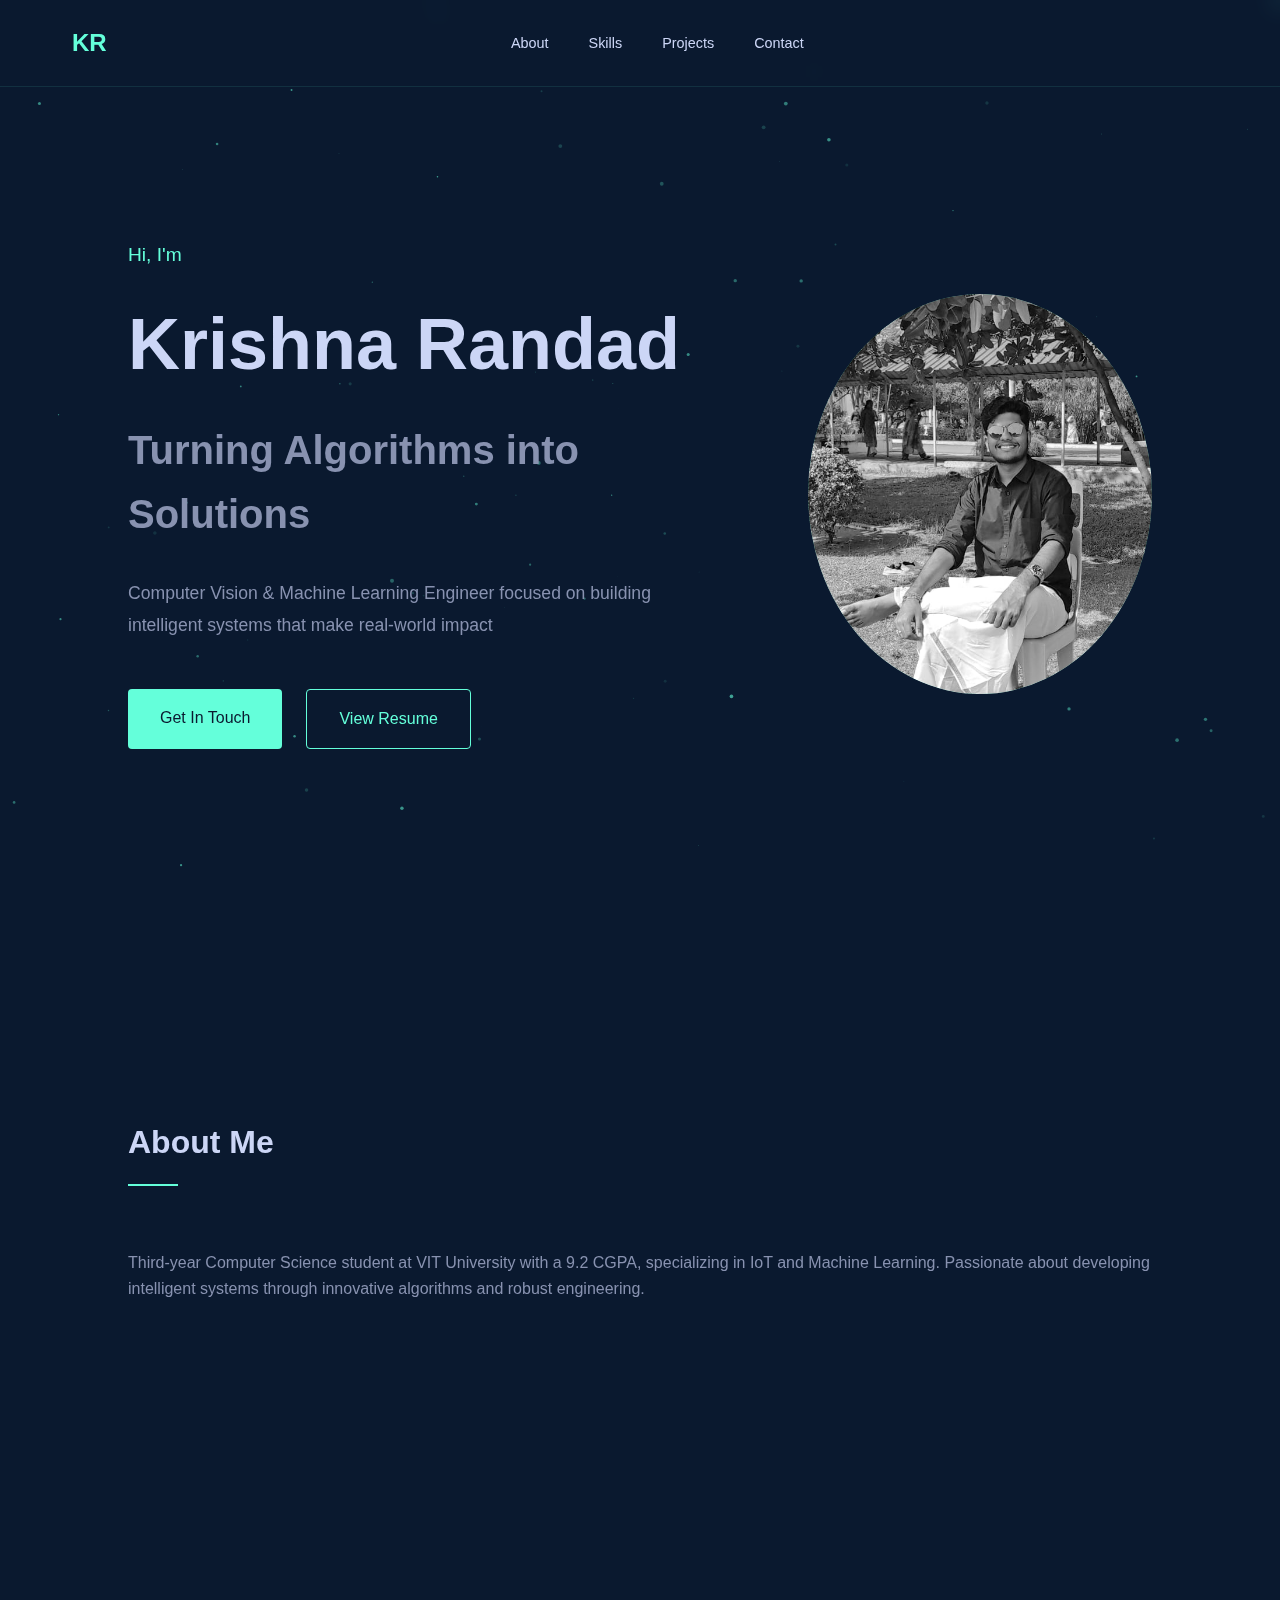
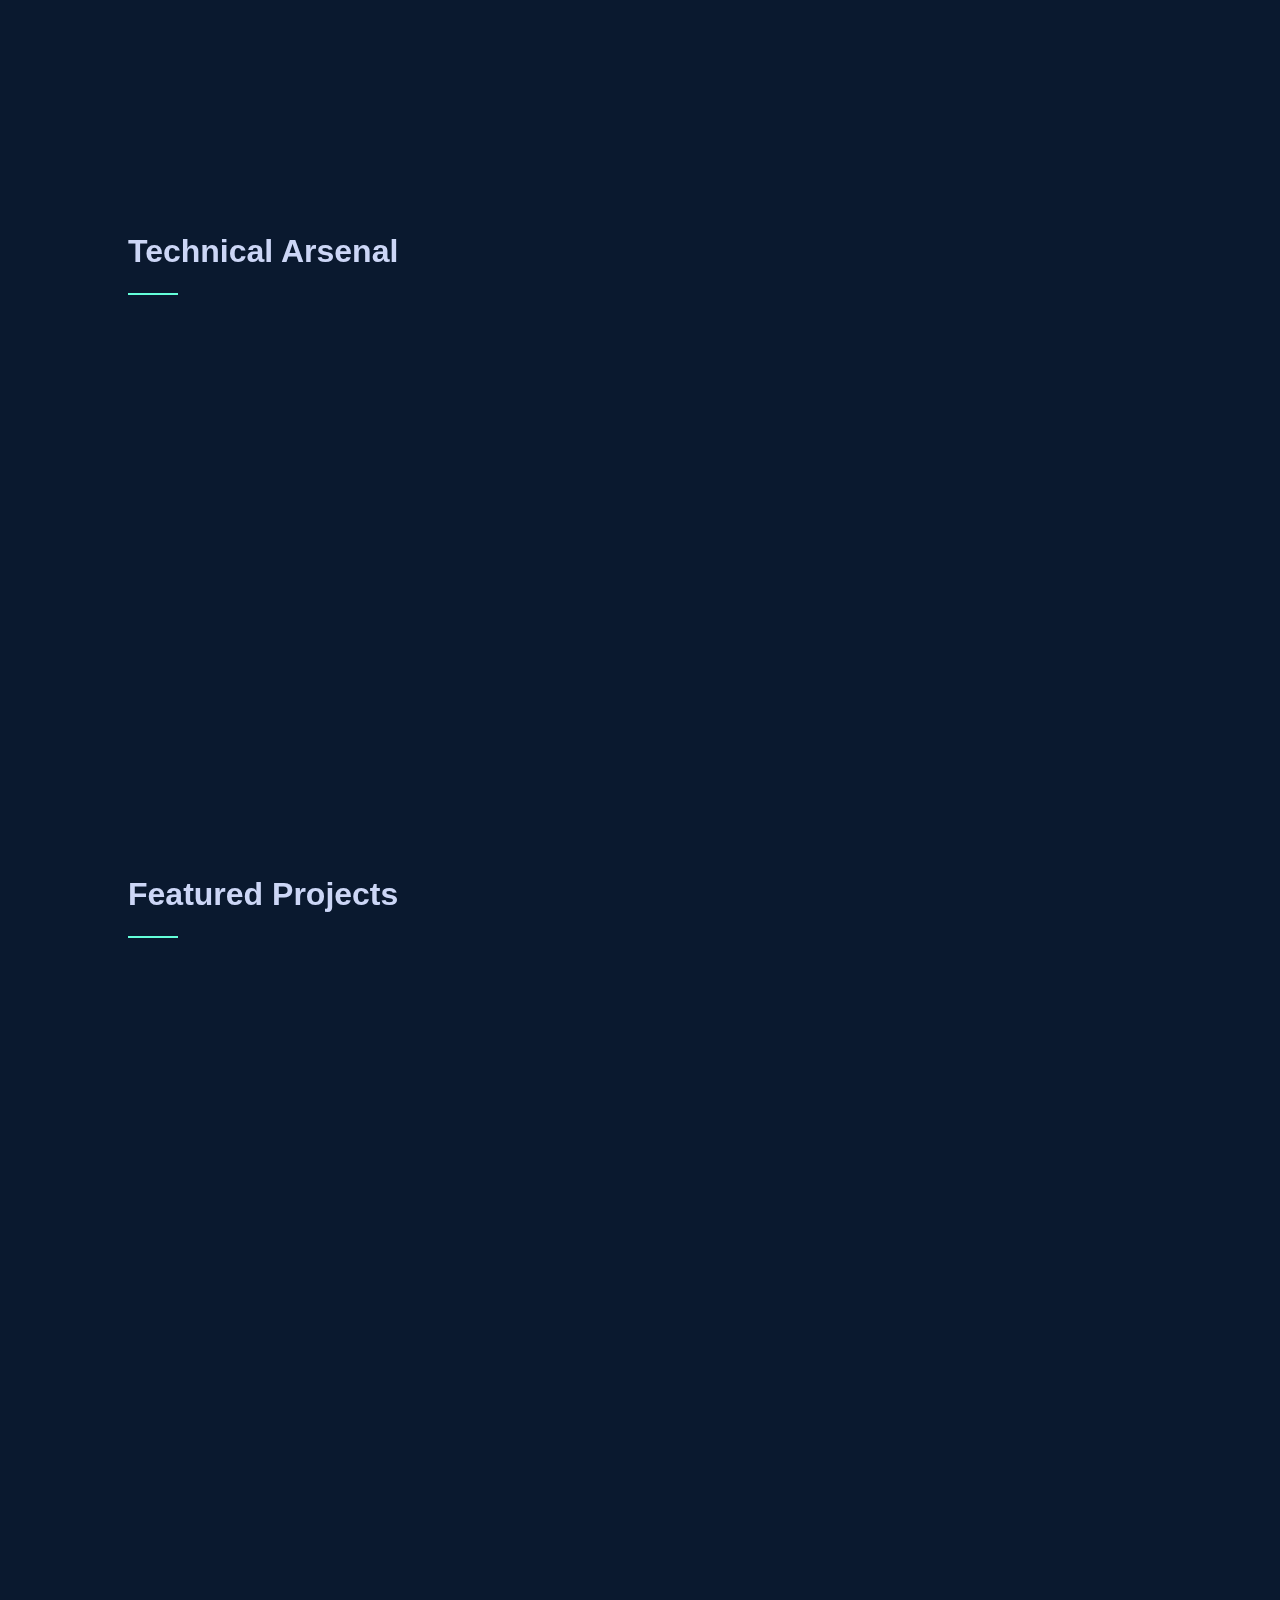
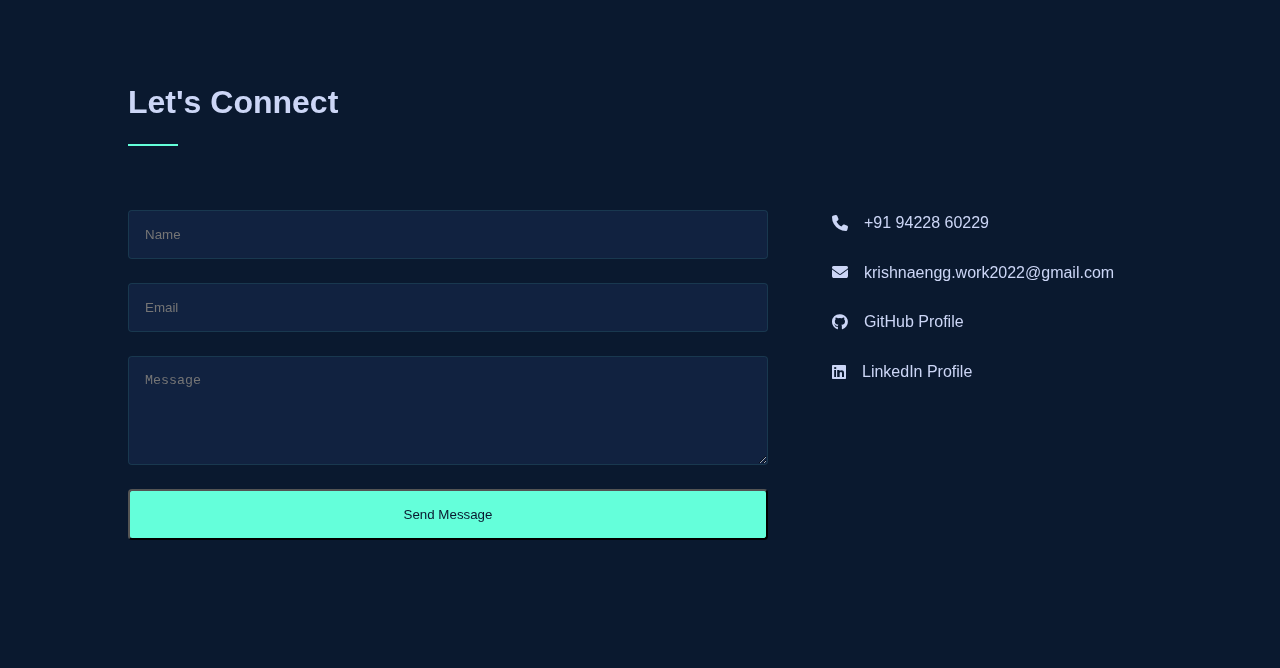
==== index.html @ 030a00c1 "Switched contact form to FormSubmit/EmailJS" ====
<!DOCTYPE html>
<html lang="en">
  <head>
    <meta charset="UTF-8" />
    <meta name="viewport" content="width=device-width, initial-scale=1.0" />
    <title>Krishna Randad | AI/ML Engineer</title>
    <link
      rel="stylesheet"
      href="https://cdnjs.cloudflare.com/ajax/libs/font-awesome/6.4.0/css/all.min.css"
    />
    <link
      rel="stylesheet"
      href="https://cdnjs.cloudflare.com/ajax/libs/font-awesome/6.4.0/css/all.min.css"
    />
    <link href="https://unpkg.com/aos@2.3.1/dist/aos.css" rel="stylesheet" />
    <script src="https://unpkg.com/aos@2.3.1/dist/aos.js"></script>
    <link href="https://unpkg.com/aos@2.3.1/dist/aos.css" rel="stylesheet" />
    <link rel="stylesheet" href="style.css" />
  </head>
  <body>
    <canvas id="particle-canvas"></canvas>

    <!-- Navigation -->
    <nav class="nav-container">
      <div class="nav-content">
        <div class="logo">KR</div>
        <ul class="nav-links">
          <li><a href="#about">About</a></li>
          <li><a href="#skills">Skills</a></li>
          <li><a href="#projects">Projects</a></li>
          <li><a href="#contact">Contact</a></li>
        </ul>
        <div class="hamburger">
          <div class="line"></div>
          <div class="line"></div>
          <div class="line"></div>
        </div>
      </div>
    </nav>

    <!-- Hero Section -->
    <section class="hero" id="home">
      <div class="hero-content">
        <p class="hero-subtitle">Hi, I'm</p>
        <h1 class="hero-title">Krishna Randad</h1>
        <h2 class="hero-tagline">Turning Algorithms into Solutions</h2>
        <p class="hero-description">
          Computer Vision & Machine Learning Engineer focused on building
          intelligent systems that make real-world impact
        </p>
        <div class="cta-container">
          <a href="#contact" class="cta-btn">Get In Touch</a>
          <a href="https://drive.google.com/file/d/1LBnBJQeKzbkQ71-DNiFco70EiH42YAL2/view?usp=sharing " class="cta-btn secondary">View Resume</a>
        </div>
      </div>
      <div class="profile-container">
        <div class="profile-image-wrapper">
          <img src="WhatsApp Image 2025-01-28 at 12.34.02_74062129.jpg" alt="Krishna Randad" class="profile-image" />
          <div class="image-overlay"></div>
          <div class="image-border"></div>
        </div>
      </div>
    </section>

    <!-- About Section -->
    <section class="section" id="about">
      <div class="section-header">
        <h2 class="section-title">About Me</h2>
        <div class="section-divider"></div>
      </div>
      <div class="about-content">
        <div class="bio">
          <p>
            Third-year Computer Science student at VIT University with a 9.2
            CGPA, specializing in IoT and Machine Learning. Passionate about
            developing intelligent systems through innovative algorithms and
            robust engineering.
          </p>
          <br>
          <div class="education-timeline">
            <div class="timeline-item" data-aos="fade-right">
              <h3>Vellore Institute of Technology</h3>
              <p>B.Tech in Computer Science (IoT)</p>
              <p>CGPA: 9.20 | 2022-2026</p>
            </div>
            <div class="timeline-item" data-aos="fade-right">
              <h3>R.L.T College of Science</h3>
              <p>Higher Secondary (PCM) - 77%</p>
              <p>2020-2022</p>
            </div>
            <div class="timeline-item" data-aos="fade-right">
              <h3>Kothari Convent</h3>
              <p>Secondary Education - 97%</p>
              <p>2020</p>
            </div>
          </div>
        </div>
      </div>
    </section>

    <!-- Skills Section -->
    <section class="section" id="skills">
      <div class="section-header">
        <h2 class="section-title">Technical Arsenal</h2>
        <div class="section-divider"></div>
      </div>
      <div class="skills-grid">
        <div class="skill-card" data-aos="fade-up">
          <h3 class="skill-category">Programming Languages</h3>
          <div class="skill-items">
            <span class="skill-item">C/C++</span>
            <span class="skill-item">Python</span>
            <span class="skill-item">Java</span>
            <span class="skill-item">JavaScript</span>
          </div>
        </div>

        <div class="skill-card" data-aos="fade-up">
          <h3 class="skill-category">Web Development</h3>
          <div class="skill-items">
            <span class="skill-item">React</span>
            <span class="skill-item">Node.js</span>
            <span class="skill-item">MongoDB</span>
            <span class="skill-item">HTML</span>
            <span class="skill-item">CSS</span>
            <span class="skill-item">JS</span>
          </div>
        </div>

        <div class="skill-card" data-aos="fade-up">
          <h3 class="skill-category">AI/ML Tools</h3>
          <div class="skill-items">
            <span class="skill-item">Tensorflow</span>
            <span class="skill-item">Numpy</span>
            <span class="skill-item">OpenCV</span>
            <span class="skill-item">Scikit-learn</span>
            <span class="skill-item">Pandas</span>
          </div>
        </div>
      </div>
    </section>

    <!-- Projects Section -->
    <section class="section" id="projects">
      <div class="section-header">
        <h2 class="section-title">Featured Projects</h2>
        <div class="section-divider"></div>
      </div>
      <div class="projects-grid">
        <div class="project-card" data-aos="fade-up">
          <div class="project-header">
            <h3 class="project-title">Farm Track</h3>
            <i class="fas fa-leaf"></i>
          </div>
          <p class="project-stats">
            ↑ 30% User Interaction | 20% Growth Post-Launch
          </p>
          <div class="project-tech">
            <span class="tech-pill">Node.js</span>
            <span class="tech-pill">MongoDB</span>
            <span class="tech-pill">Weather API</span>
          </div>
          <p class="project-description">
            Developed comprehensive farmer welfare platform with real-time
            weather updates and crop management system.
          </p>
          <a href="https://sarthakray.me/FarmTrack_Prudentia-24/" class="project-link">View Details →</a>
        </div>

        <div class="project-card" data-aos="fade-up">
          <div class="project-header">
            <h3 class="project-title">Diabetes Detection</h3>
            <i class="fas fa-heartbeat"></i>
          </div>
          <p class="project-stats">92% Accuracy | 800+ Patient Records</p>
          <div class="project-tech">
            <span class="tech-pill">Python</span>
            <span class="tech-pill">Scikit-learn</span>
            <span class="tech-pill">Pandas</span>
          </div>
          <p class="project-description">
            Machine learning model for early diabetes detection with risk factor
            analysis.
          </p>
          <a href="https://github.com/KrishnaRandad2023/Machine_learning_projects-python/tree/main/Diabetes_prediction" class="project-link">View Details →</a>
        </div>

        <div class="project-card" data-aos="fade-up">
          <div class="project-header">
            <h3 class="project-title">Face Detection System</h3>
            <i class="fas fa-eye"></i>
          </div>
          <p class="project-stats">95% Accuracy | 30 FPS Processing</p>
          <div class="project-tech">
            <span class="tech-pill">OpenCV</span>
            <span class="tech-pill">Python</span>
            <span class="tech-pill">Haar Cascades</span>
          </div>
          <p class="project-description">
            Real-time facial recognition system with eye detection capabilities.
          </p>
          <a href="https://github.com/KrishnaRandad2023/Learning_opencv/tree/main/learn_opencv/lesson7%20-face%20and%20eye%20detection" class="project-link">View Details →</a>
        </div>
      </div>
    </section>

    <!-- Contact Section -->
    <section class="section" id="contact">
      <div class="section-header">
        <h2 class="section-title">Let's Connect</h2>
        <div class="section-divider"></div>
      </div>
      <div class="contact-content">
        <form action="action="https://formsubmit.co/el/kodida"
" method="POST" class="contact-form">
          <input type="text" name="name" class="form-input" placeholder="Name" required />
          <input type="email" name="email" class="form-input" placeholder="Email" required />
          <textarea name="message" class="form-input" rows="5" placeholder="Message" required></textarea>
      
          <!-- Prevent spam submissions -->
          <input type="hidden" name="_captcha" value="false">
          
          <!-- Redirect to a thank-you page after submission (optional) -->
          <input type="hidden" name="_next" value="https://krishnarandad.vercel.app/thank-you.html">
      
          <button type="submit" class="cta-btn">Send Message</button>
      </form>
      
      
    
    
    
    
    
        <div class="social-links">
          <a href="tel:+919422860229" class="social-link">
            <i class="fas fa-phone"></i>
            +91 94228 60229
          </a>
          <a href="mailto:krishnaengg.work2022@gmail.com" class="social-link">
            <i class="fas fa-envelope"></i>
            krishnaengg.work2022@gmail.com
          </a>
          <a href="https://github.com/KrishnaRandad2023" class="social-link">
            <i class="fab fa-github"></i>
            GitHub Profile
          </a>
          <a
            href="https://linkedin.com/in/krishnarandad111"
            class="social-link"
          >
            <i class="fab fa-linkedin"></i>
            LinkedIn Profile
          </a>
        </div>
      </div>
    </section>

    <script src="https://unpkg.com/aos@2.3.1/dist/aos.js"></script>
    <script src="script.js"></script>
  </body>
</html>
---- style.css ----
:root {
  --navy: #0a192f;
  --teal: #64ffda;
  --light: #ccd6f6;
  --slate: #8892b0;
  --dark-slate: #495670;
  --primary-font: 'Calibre', sans-serif;
}

* {
  margin: 0;
  padding: 0;
  box-sizing: border-box;
}

body {
  background: var(--navy);
  color: var(--slate);
  font-family: var(--primary-font);
  line-height: 1.6;
  overflow-x: hidden;
}
canvas {
  position: fixed;
  top: 0;
  left: 0;
  width: 100vw;
  height: 100vh;
  z-index: -1;
}

/* Navigation */
.nav-container {
  position: fixed;
  top: 0;
  width: 100%;
  backdrop-filter: blur(10px);
  z-index: 1000;
  border-bottom: 1px solid rgba(100, 255, 218, 0.1);
}

.nav-content {
  max-width: 1200px;
  margin: 0 auto;
  padding: 1.5rem 2rem;
  display: flex;
  justify-content: space-between;
  align-items: center;
}

.logo {
  color: var(--teal);
  font-size: 1.5rem;
  font-weight: 700;
}

.nav-links {
  display: flex;
  gap: 2.5rem;
  list-style: none;
}

.nav-links a {
  color: var(--light);
  text-decoration: none;
  font-size: 0.9rem;
  transition: color 0.3s ease;
  position: relative;
}

.nav-links a::after {
  content: '';
  position: absolute;
  width: 0;
  height: 2px;
  background: var(--teal);
  bottom: -5px;
  left: 0;
  transition: width 0.3s ease;
}

.nav-links a:hover::after {
  width: 100%;
}

/* Hero Section */
.hero {
  min-height: 100vh;
  padding: 15rem 10%;
  display: flex;
  align-items: center;
  justify-content: space-between;
  gap: 5rem;
}

.hero-content {
  max-width: 600px;
}

.hero-subtitle {
  color: var(--teal);
  font-size: 1.2rem;
  margin-bottom: 1rem;
}

.hero-title {
  font-size: clamp(2.5rem, 8vw, 4.5rem);
  color: var(--light);
  margin-bottom: 1rem;
}

.hero-tagline {
  font-size: clamp(1.5rem, 4vw, 2.5rem);
  color: var(--slate);
  margin-bottom: 2rem;
}

.hero-description {
  color: var(--slate);
  margin-bottom: 3rem;
  font-size: 1.1rem;
  line-height: 1.8;
}

.cta-container {
  display: flex;
  gap: 1.5rem;
}

.cta-btn {
  padding: 1rem 2rem;
  border-radius: 4px;
  text-decoration: none;
  font-weight: 500;
  transition: all 0.3s ease;
}

.cta-btn {
  background: var(--teal);
  color: var(--navy);
}

.cta-btn.secondary {
  background: transparent;
  border: 1px solid var(--teal);
  color: var(--teal);
}

.cta-btn:hover {
  transform: translateY(-3px);
  box-shadow: 0 10px 20px rgba(100, 255, 218, 0.2);
}

/* Profile Image */
.profile-container {
  position: relative;
  width: 400px;
  height: 400px;
}

.profile-image-wrapper {
  position: relative;
  width: 100%;
  height: 100%;
  border-radius: 50%;
  overflow: hidden;
}

.profile-image {
  width: 100%;
  height: 100%;
  object-fit: cover;
  filter: grayscale(100%);
  transition: all 0.5s ease;
}

.profile-image:hover {
  filter: grayscale(0%);
  transform: scale(1.05);
}

.image-border {
  position: absolute;
  top: 0;
  left: 0;
  width: 100%;
  height: 100%;
  border: 2px solid var(--teal);
  border-radius: 50%;
  animation: rotate 20s linear infinite;
  z-index: -1;
}

@keyframes rotate {
  from { transform: rotate(0deg); }
  to { transform: rotate(360deg); }
}

/* Sections */
.section {
  padding: 8rem 10%;
}

.section-header {
  margin-bottom: 4rem;
  position: relative;
}

.section-title {
  color: var(--light);
  font-size: 2rem;
  margin-bottom: 1rem;
}

.section-divider {
  width: 50px;
  height: 2px;
  background: var(--teal);
}

/* Skills Grid */
.skills-grid {
  display: grid;
  grid-template-columns: repeat(auto-fit, minmax(250px, 1fr));
  gap: 2rem;
}

.skill-card {
  background: #112240;
  padding: 2rem;
  border-radius: 4px;
  transition: transform 0.3s ease;
}

.skill-card:hover {
  transform: translateY(-5px);
}

.skill-category {
  color: var(--teal);
  font-size: 1.2rem;
  margin-bottom: 1rem;
}

.skill-items {
  display: flex;
  flex-wrap: wrap;
  gap: 0.8rem;
}

.skill-item {
  background: rgba(100, 255, 218, 0.1);
  color: var(--teal);
  padding: 0.5rem 1rem;
  border-radius: 20px;
  font-size: 0.9rem;
}

/* Projects Grid */
.projects-grid {
  display: grid;
  grid-template-columns: repeat(auto-fit, minmax(300px, 1fr));
  gap: 2rem;
}

.project-card {
  background: #112240;
  padding: 2rem;
  border-radius: 4px;
  transition: transform 0.3s ease;
  position: relative;
  overflow: hidden;
}

.project-card:hover {
  transform: translateY(-10px);
}

.project-header {
  display: flex;
  justify-content: space-between;
  align-items: center;
  margin-bottom: 1.5rem;
}

.project-title {
  color: var(--light);
  font-size: 1.4rem;
}

.project-tech {
  display: flex;
  gap: 0.8rem;
  flex-wrap: wrap;
  margin: 1rem 0;
}

.tech-pill {
  background: rgba(100, 255, 218, 0.1);
  color: var(--teal);
  padding: 0.3rem 0.8rem;
  border-radius: 20px;
  font-size: 0.8rem;
}

.project-stats {
  color: var(--slate);
  margin: 1rem 0;
  font-size: 0.9rem;
}

.project-link {
  color: var(--teal);
  text-decoration: none;
  display: inline-block;
  margin-top: 1rem;
  transition: transform 0.3s ease;
}

.project-link:hover {
  transform: translateX(5px);
}

/* Contact Section */
.contact-content {
  display: grid;
  grid-template-columns: 2fr 1fr;
  gap: 4rem;
  margin-top: 3rem;
}

.contact-form {
  display: flex;
  flex-direction: column;
  gap: 1.5rem;
}

.form-input {
  background: #112240;
  border: 1px solid rgba(100, 255, 218, 0.1);
  padding: 1rem;
  color: var(--light);
  border-radius: 4px;
  width: 100%;
}

.social-links {
  display: flex;
  flex-direction: column;
  gap: 1.5rem;
}

.social-link {
  display: flex;
  align-items: center;
  gap: 1rem;
  color: var(--light);
  text-decoration: none;
  transition: color 0.3s ease;
}

.social-link:hover {
  color: var(--teal);
}

/* Animations */
[data-aos] {
  transition: opacity 0.6s ease, transform 0.6s ease;
}

/* Mobile Responsive */
@media (max-width: 768px) {
  .hero {
      flex-direction: column;
      padding: 12rem 5% 4rem;
  }

  .profile-container {
      width: 280px;
      height: 280px;
  }

  .nav-links {
      display: none;
  }

  .contact-content {
      grid-template-columns: 1fr;
  }
}

@media (max-width: 480px) {
  .cta-container {
      flex-direction: column;
  }
}
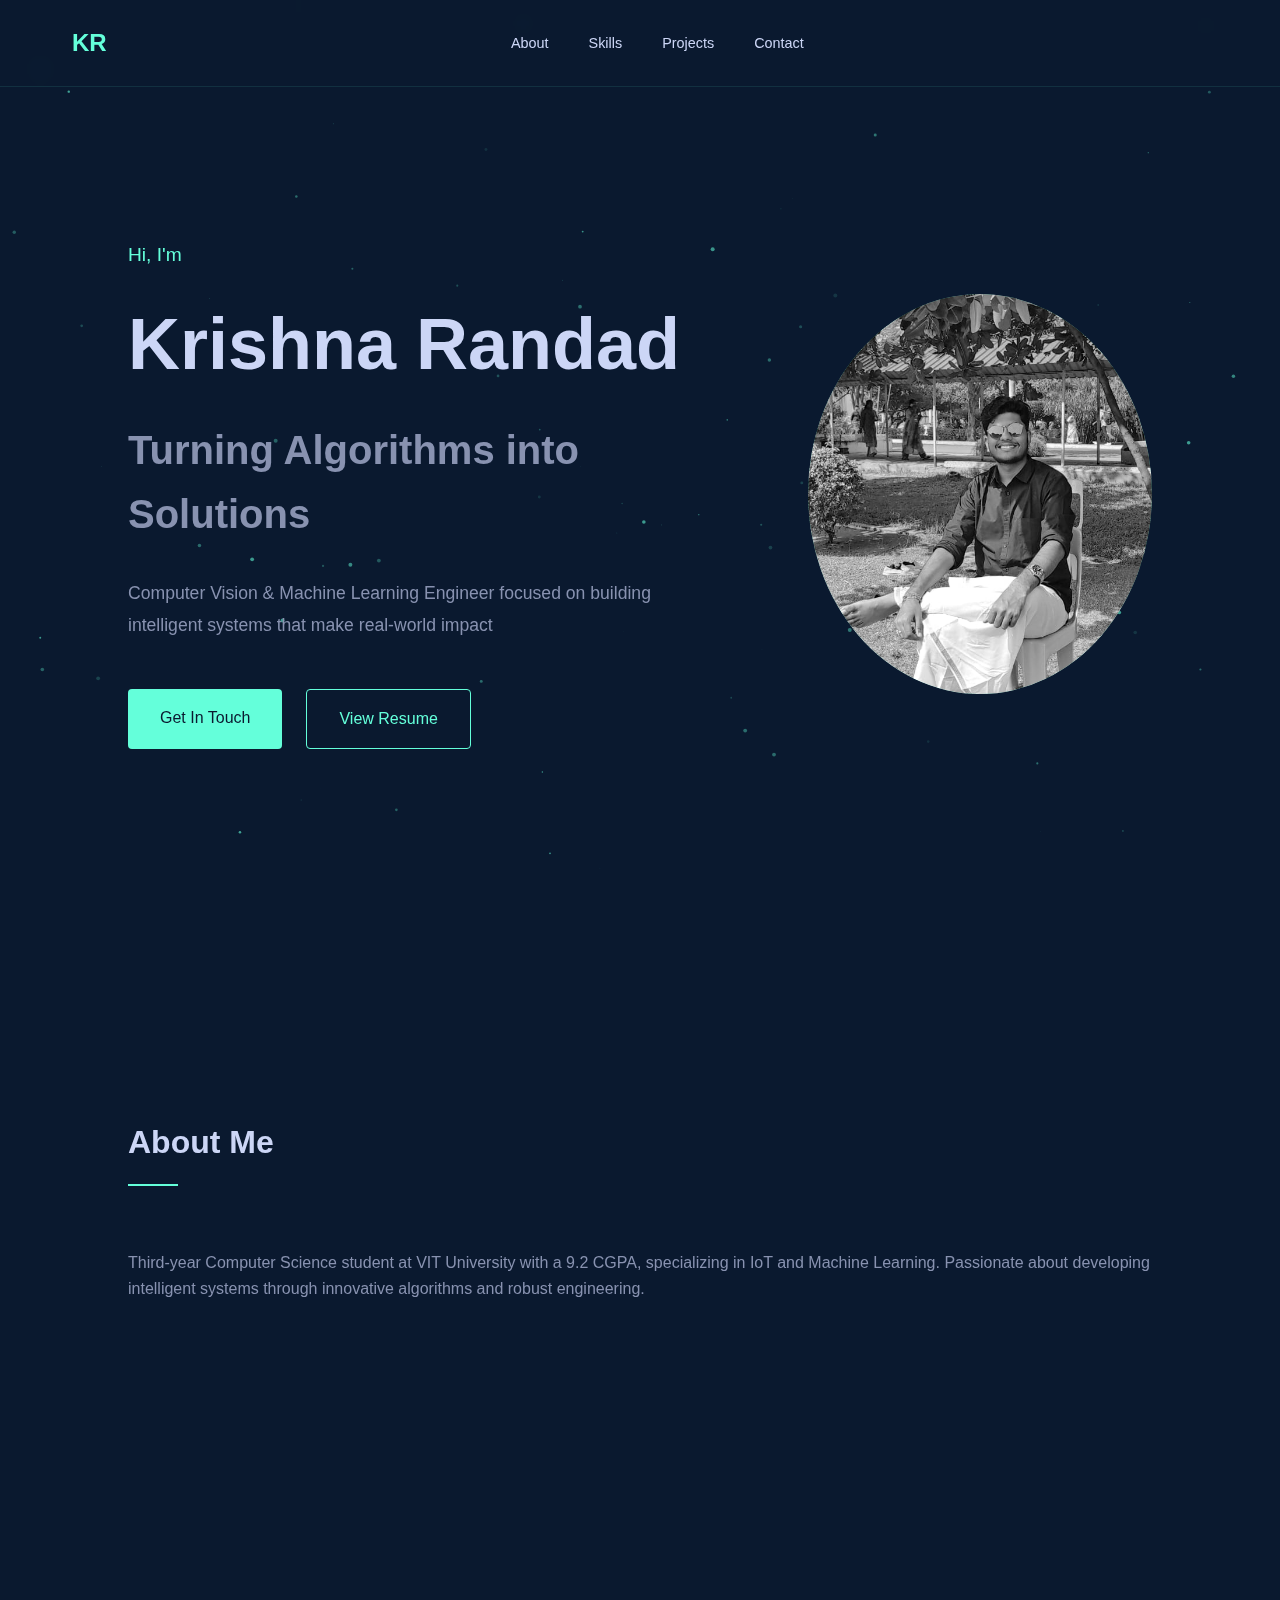
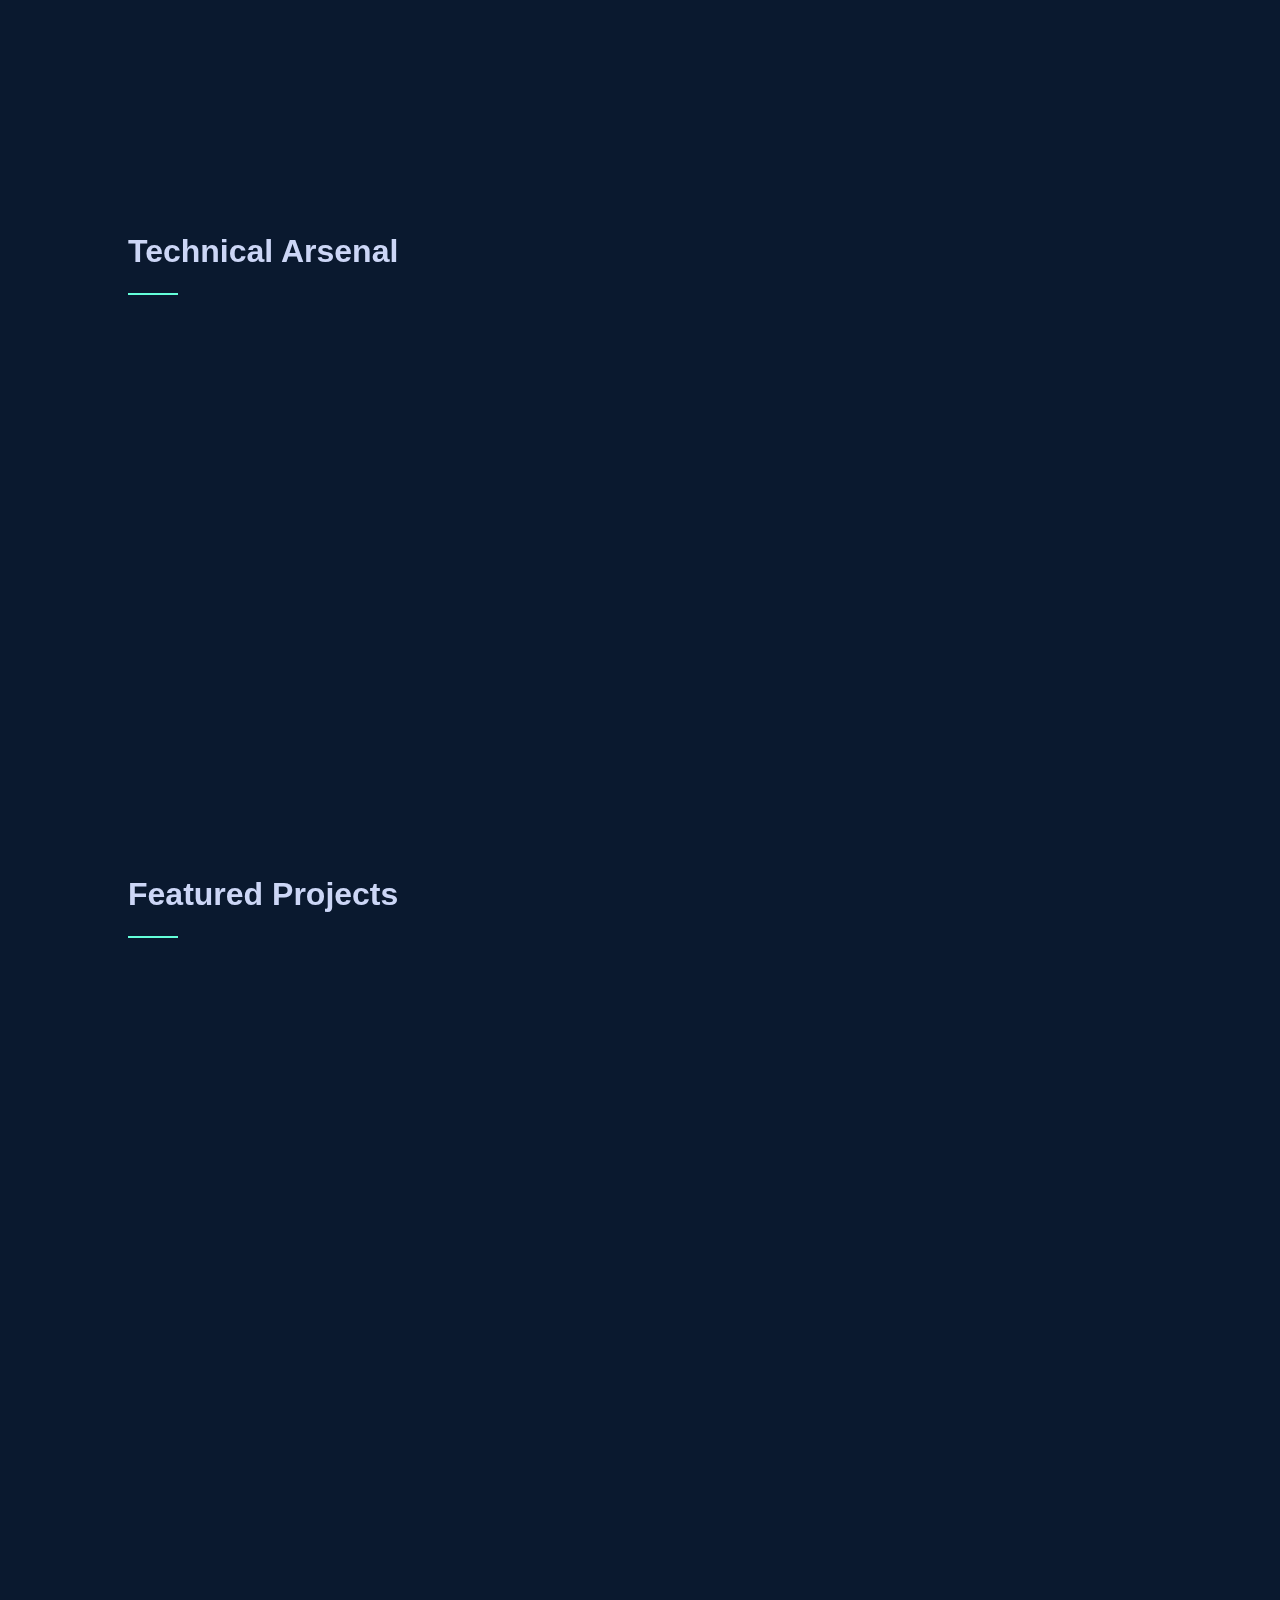
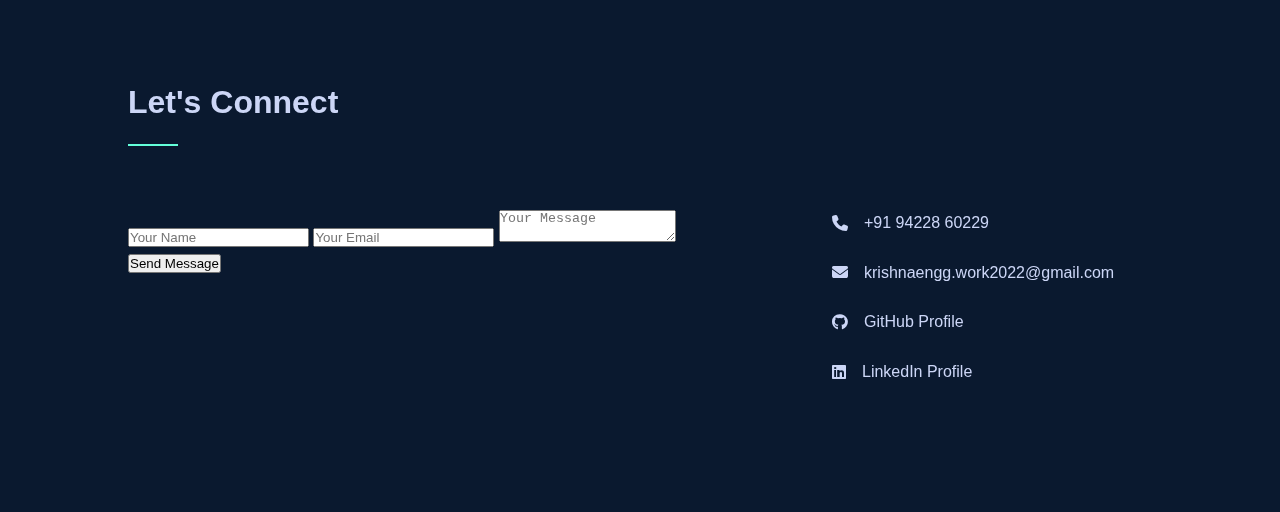
==== commit 1adeaa95: "Switched contact form to FormSubmit/EmailJS" ====
--- a/index.html
+++ b/index.html
@@ -211,11 +211,10 @@
         <div class="section-divider"></div>
       </div>
       <div class="contact-content">
-        <form action="action="https://formsubmit.co/el/kodida"
-" method="POST" class="contact-form">
-          <input type="text" name="name" class="form-input" placeholder="Name" required />
-          <input type="email" name="email" class="form-input" placeholder="Email" required />
-          <textarea name="message" class="form-input" rows="5" placeholder="Message" required></textarea>
+        <form action="https://formsubmit.co/el/kodida" method="POST">
+          <input type="text" name="name" placeholder="Your Name" required>
+          <input type="email" name="email" placeholder="Your Email" required>
+          <textarea name="message" placeholder="Your Message" required></textarea>
       
           <!-- Prevent spam submissions -->
           <input type="hidden" name="_captcha" value="false">
@@ -223,8 +222,9 @@
           <!-- Redirect to a thank-you page after submission (optional) -->
           <input type="hidden" name="_next" value="https://krishnarandad.vercel.app/thank-you.html">
       
-          <button type="submit" class="cta-btn">Send Message</button>
+          <button type="submit">Send Message</button>
       </form>
+      
       
       
     
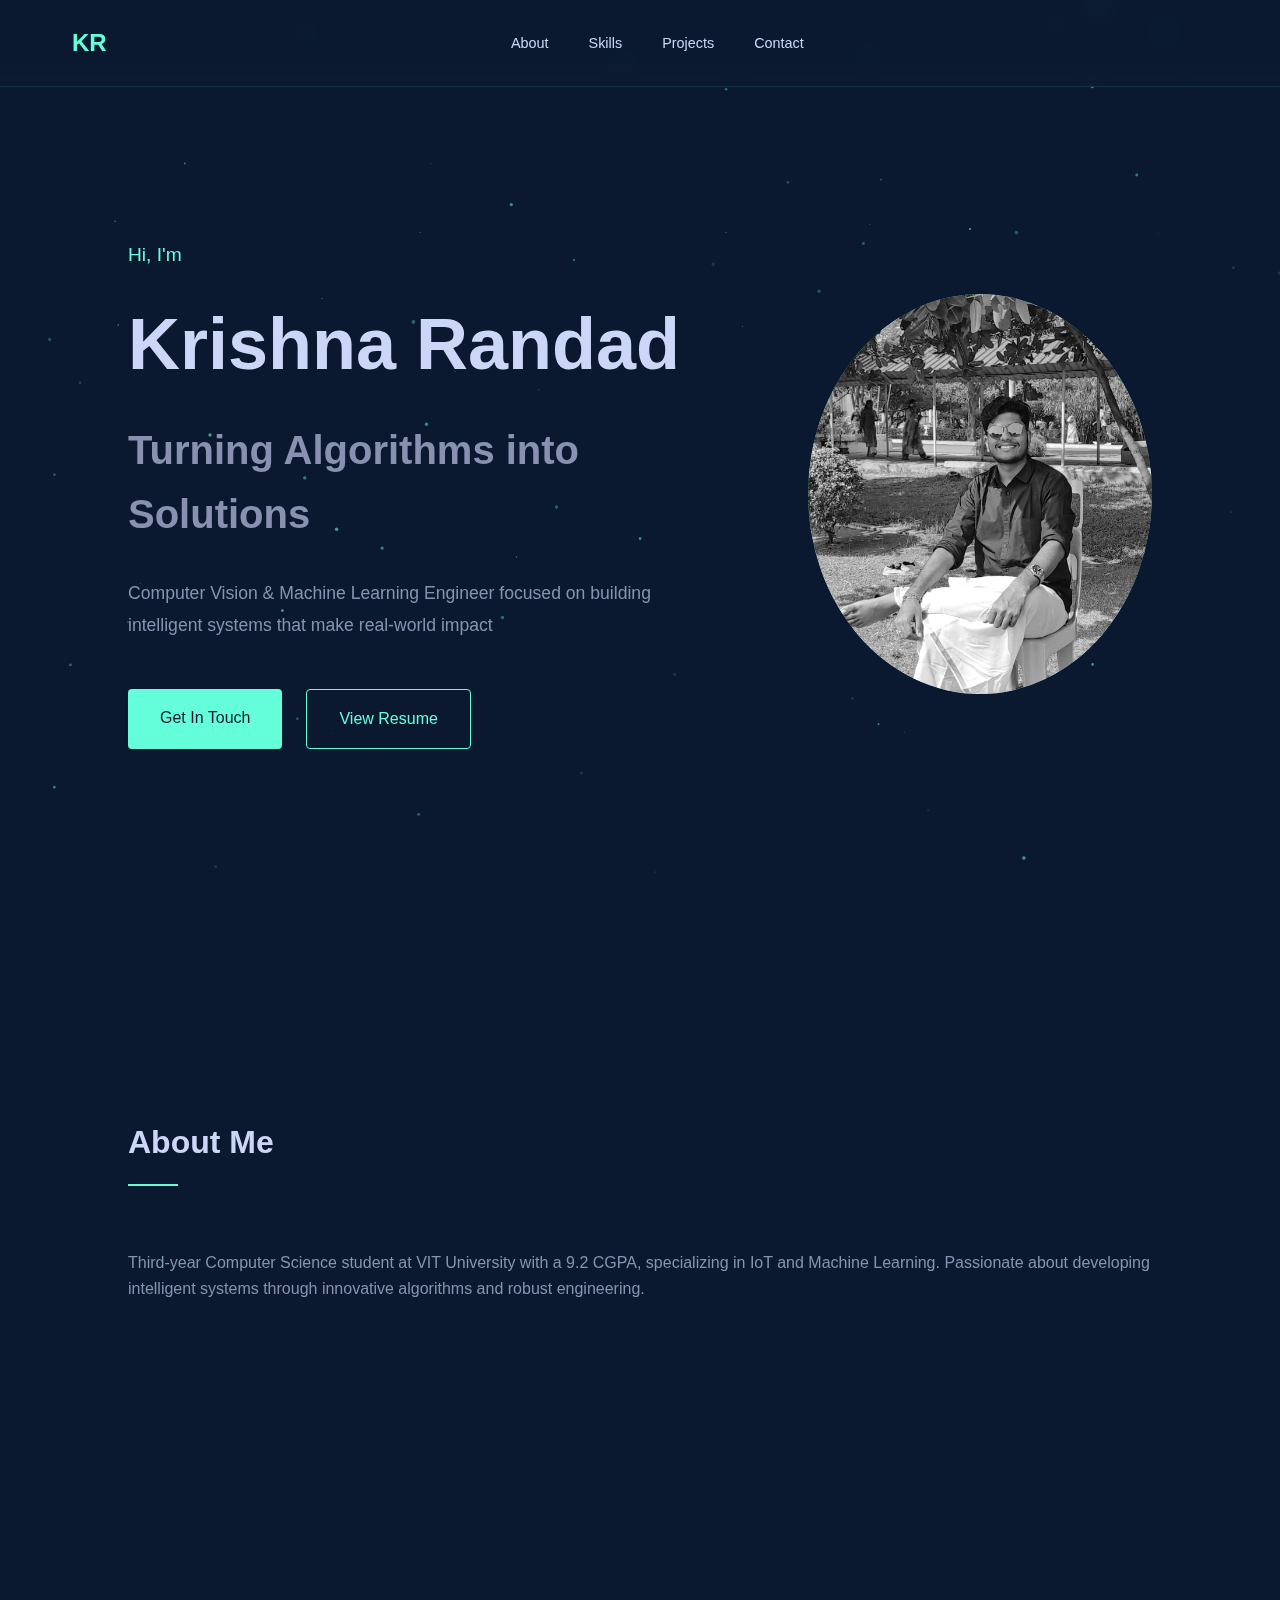
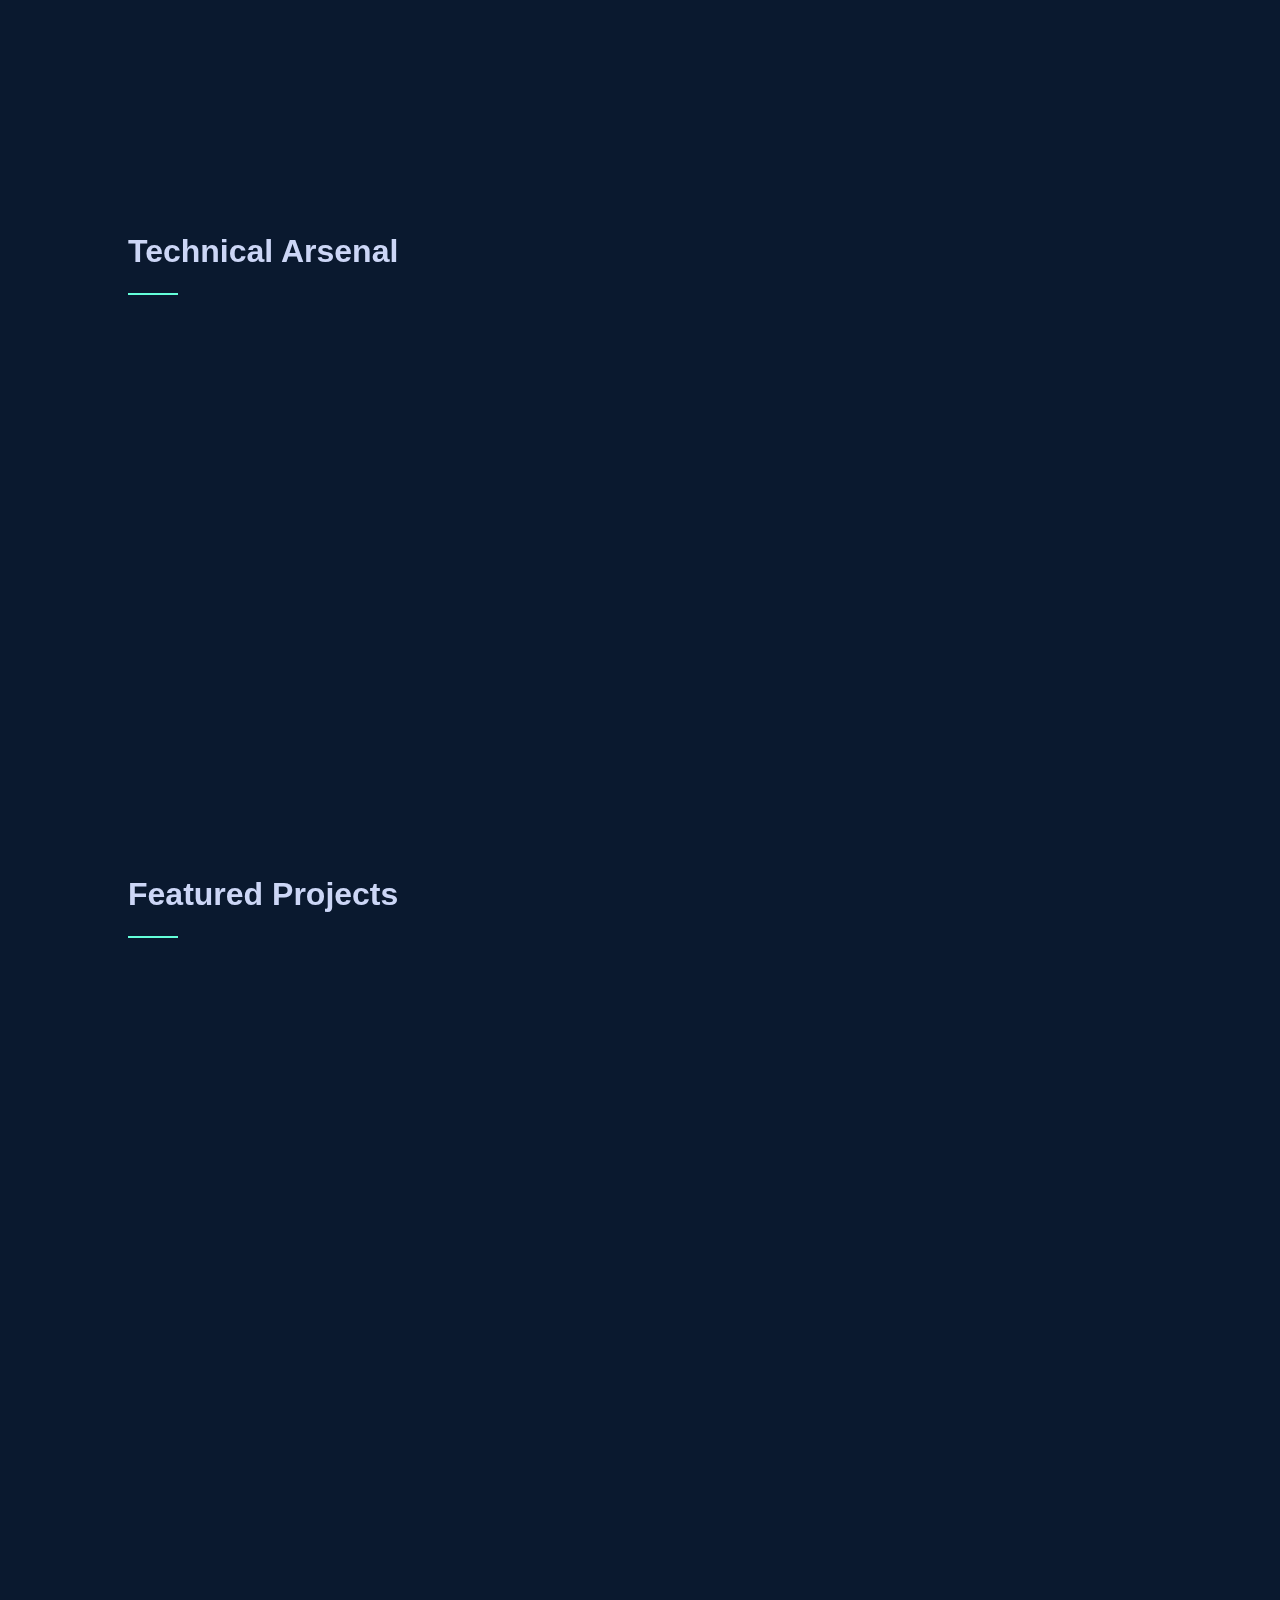
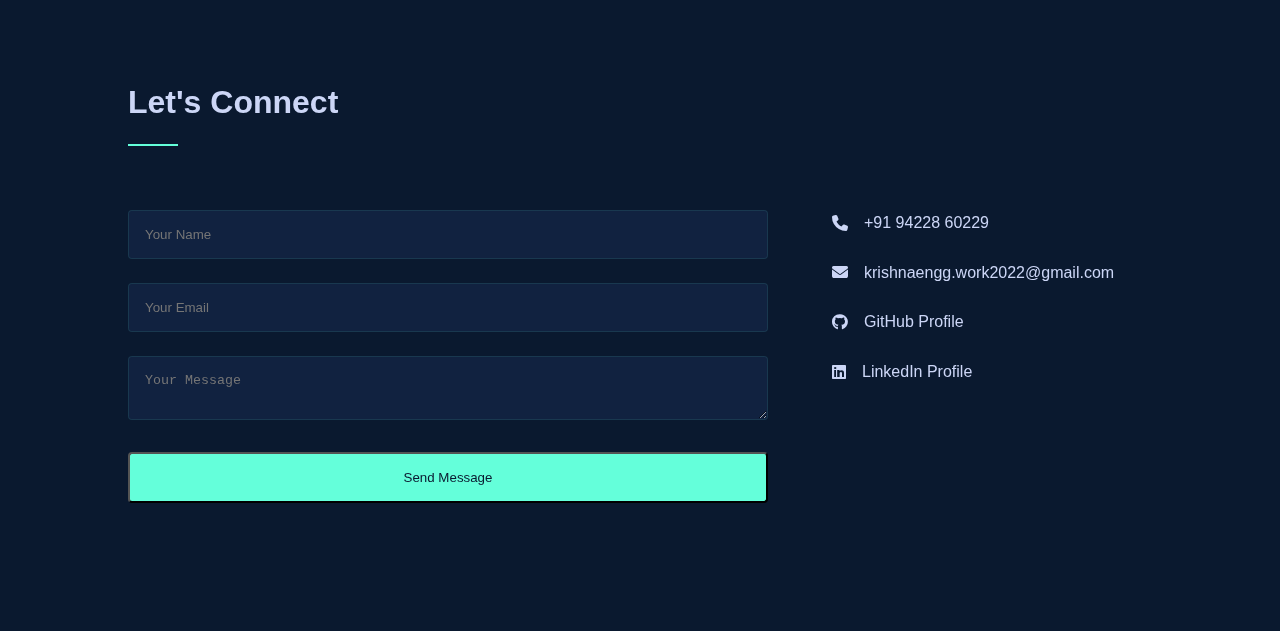
==== commit 3714a8c4: "Switched contact form to FormSubmit/EmailJS" ====
--- a/index.html
+++ b/index.html
@@ -211,20 +211,20 @@
         <div class="section-divider"></div>
       </div>
       <div class="contact-content">
-        <form action="https://formsubmit.co/el/kodida" method="POST">
-          <input type="text" name="name" placeholder="Your Name" required>
-          <input type="email" name="email" placeholder="Your Email" required>
-          <textarea name="message" placeholder="Your Message" required></textarea>
-      
-          <!-- Prevent spam submissions -->
-          <input type="hidden" name="_captcha" value="false">
-          
-          <!-- Redirect to a thank-you page after submission (optional) -->
-          <input type="hidden" name="_next" value="https://krishnarandad.vercel.app/thank-you.html">
-      
-          <button type="submit">Send Message</button>
+        <form action="https://formsubmit.co/el/kodida" method="POST" class="contact-form">
+          <div class="form-group">
+              <input type="text" name="name" class="form-input" placeholder="Your Name" required>
+          </div>
+          <div class="form-group">
+              <input type="email" name="email" class="form-input" placeholder="Your Email" required>
+          </div>
+          <div class="form-group">
+              <textarea name="message" class="form-input" placeholder="Your Message" required></textarea>
+          </div>
+          <button type="submit" class="cta-btn">Send Message</button>
       </form>
       
+
       
       
     
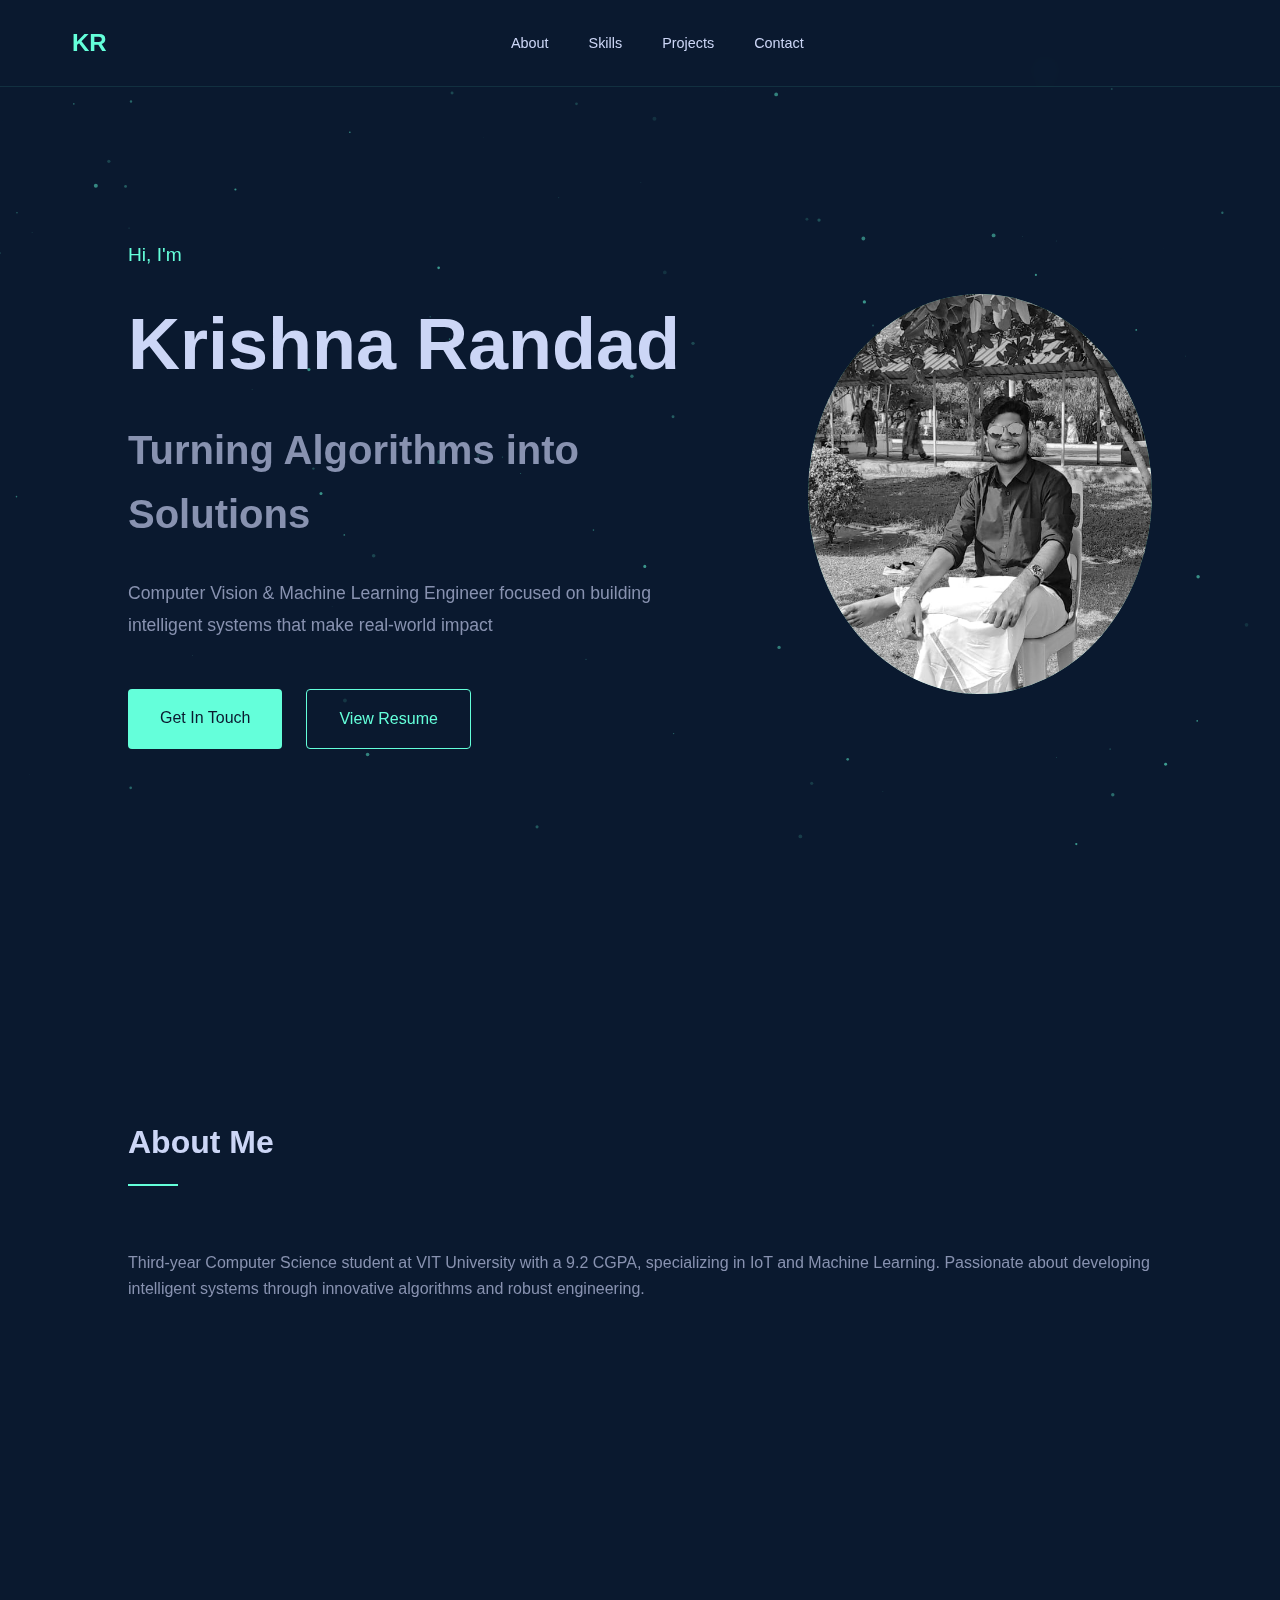
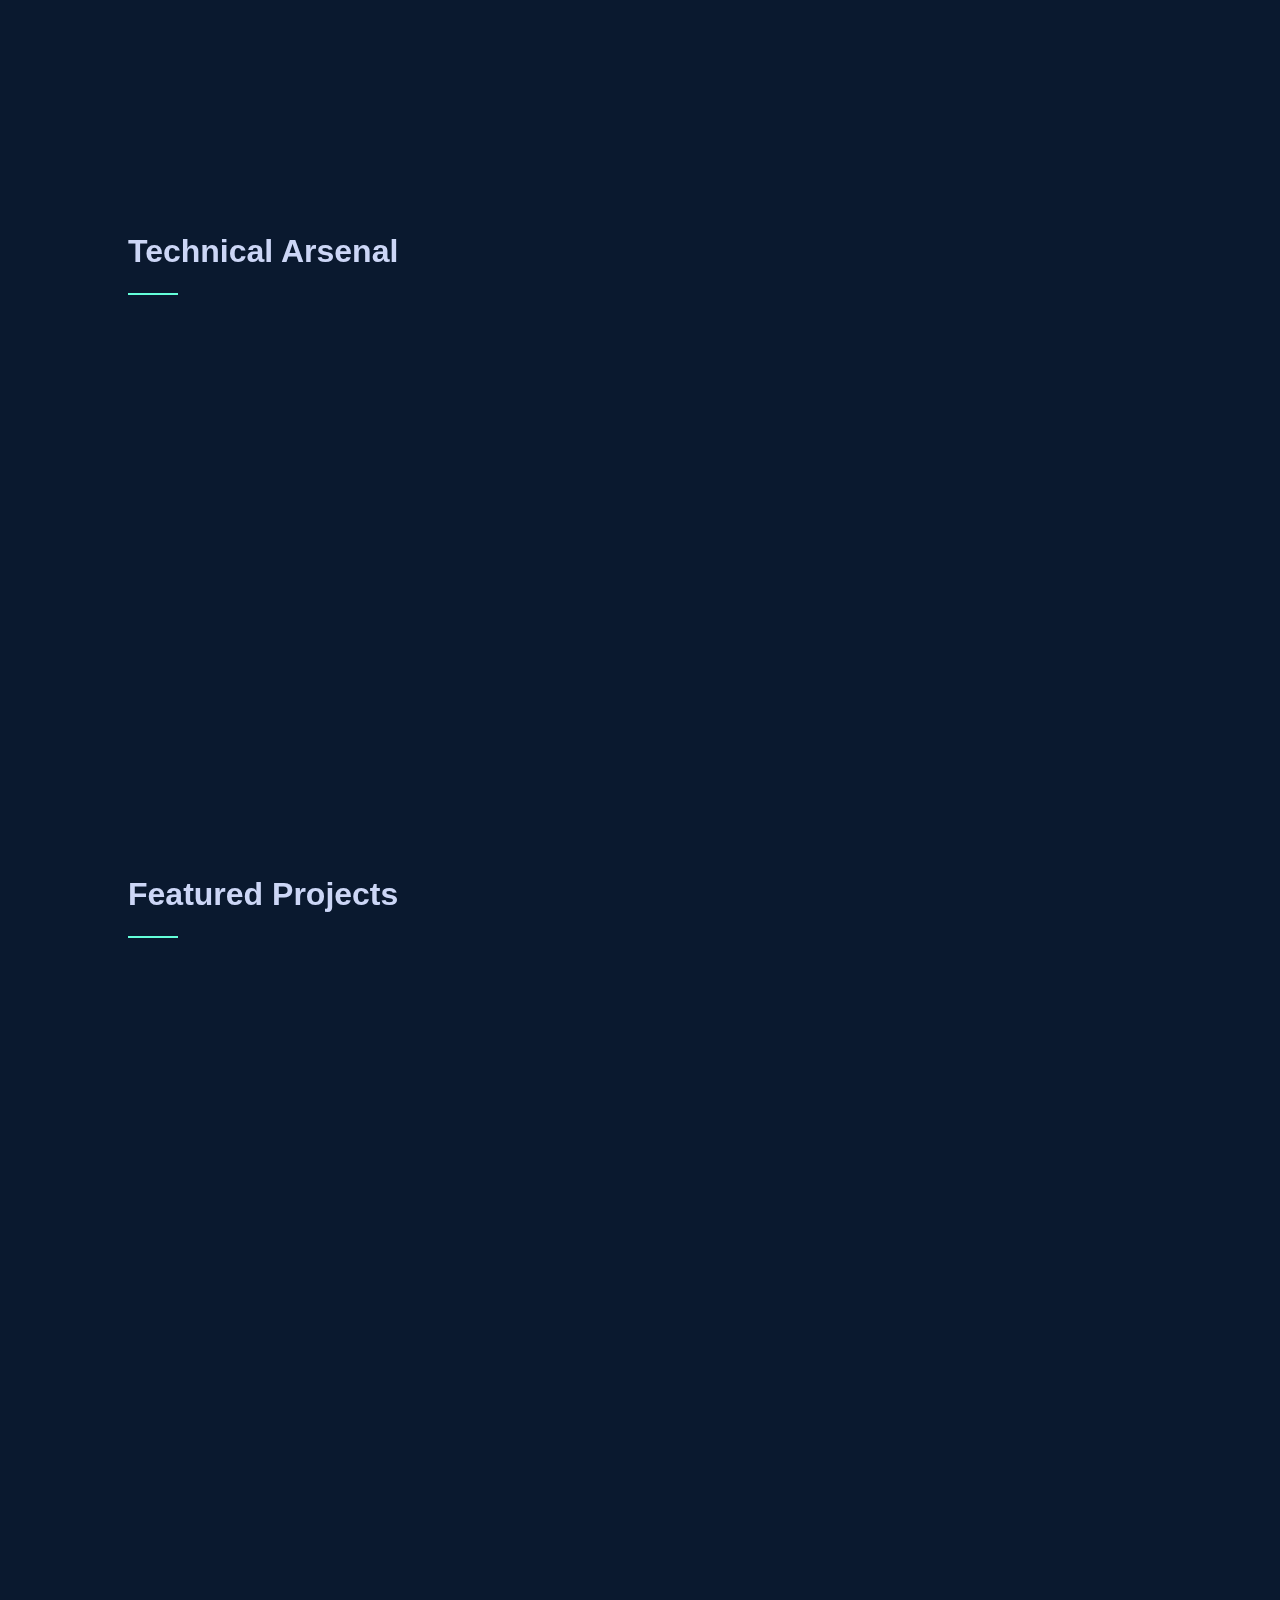
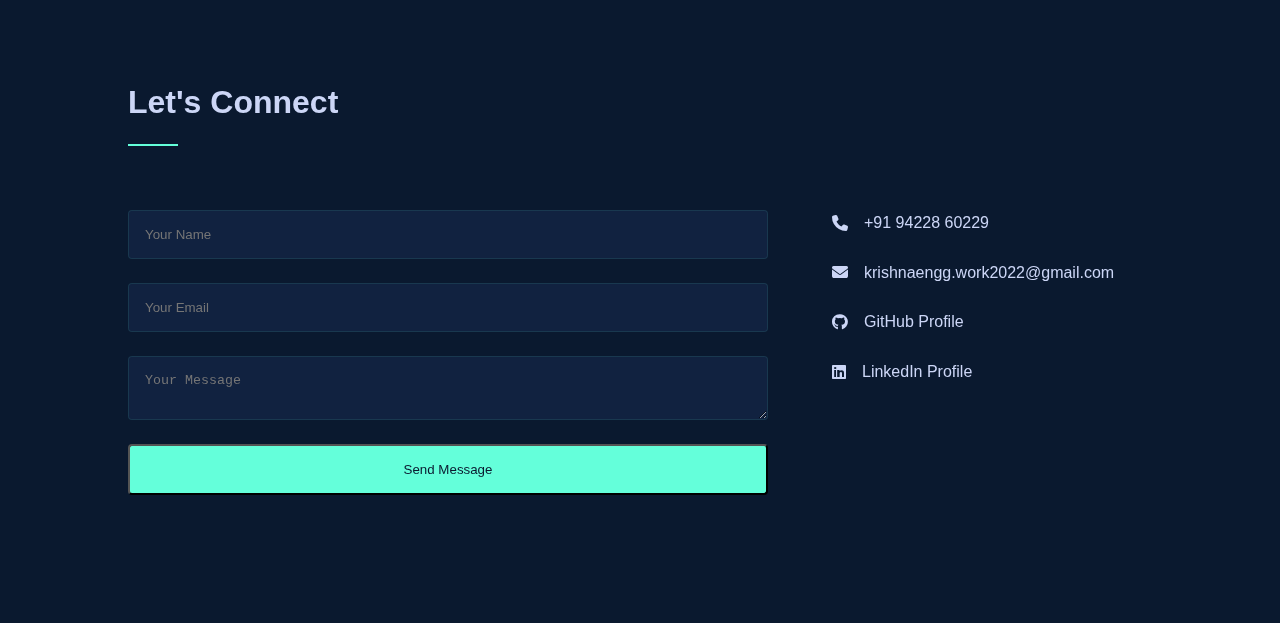
==== commit ff477cfb: "Switched contact form to FormSubmit/EmailJS" ====
--- a/index.html
+++ b/index.html
@@ -212,17 +212,19 @@
       </div>
       <div class="contact-content">
         <form action="https://formsubmit.co/el/kodida" method="POST" class="contact-form">
-          <div class="form-group">
-              <input type="text" name="name" class="form-input" placeholder="Your Name" required>
-          </div>
-          <div class="form-group">
-              <input type="email" name="email" class="form-input" placeholder="Your Email" required>
-          </div>
-          <div class="form-group">
-              <textarea name="message" class="form-input" placeholder="Your Message" required></textarea>
-          </div>
+          <input type="text" name="name" class="form-input" placeholder="Your Name" required>
+          <input type="email" name="email" class="form-input" placeholder="Your Email" required>
+          <textarea name="message" class="form-input" placeholder="Your Message" required></textarea>
+      
+          <!-- Prevent spam -->
+          <input type="hidden" name="_captcha" value="false">
+      
+          <!-- Redirect to thank-you page -->
+          <input type="hidden" name="_next" value="https://krishnarandad.vercel.app/thank-you.html">
+      
           <button type="submit" class="cta-btn">Send Message</button>
       </form>
+      
       
 
       
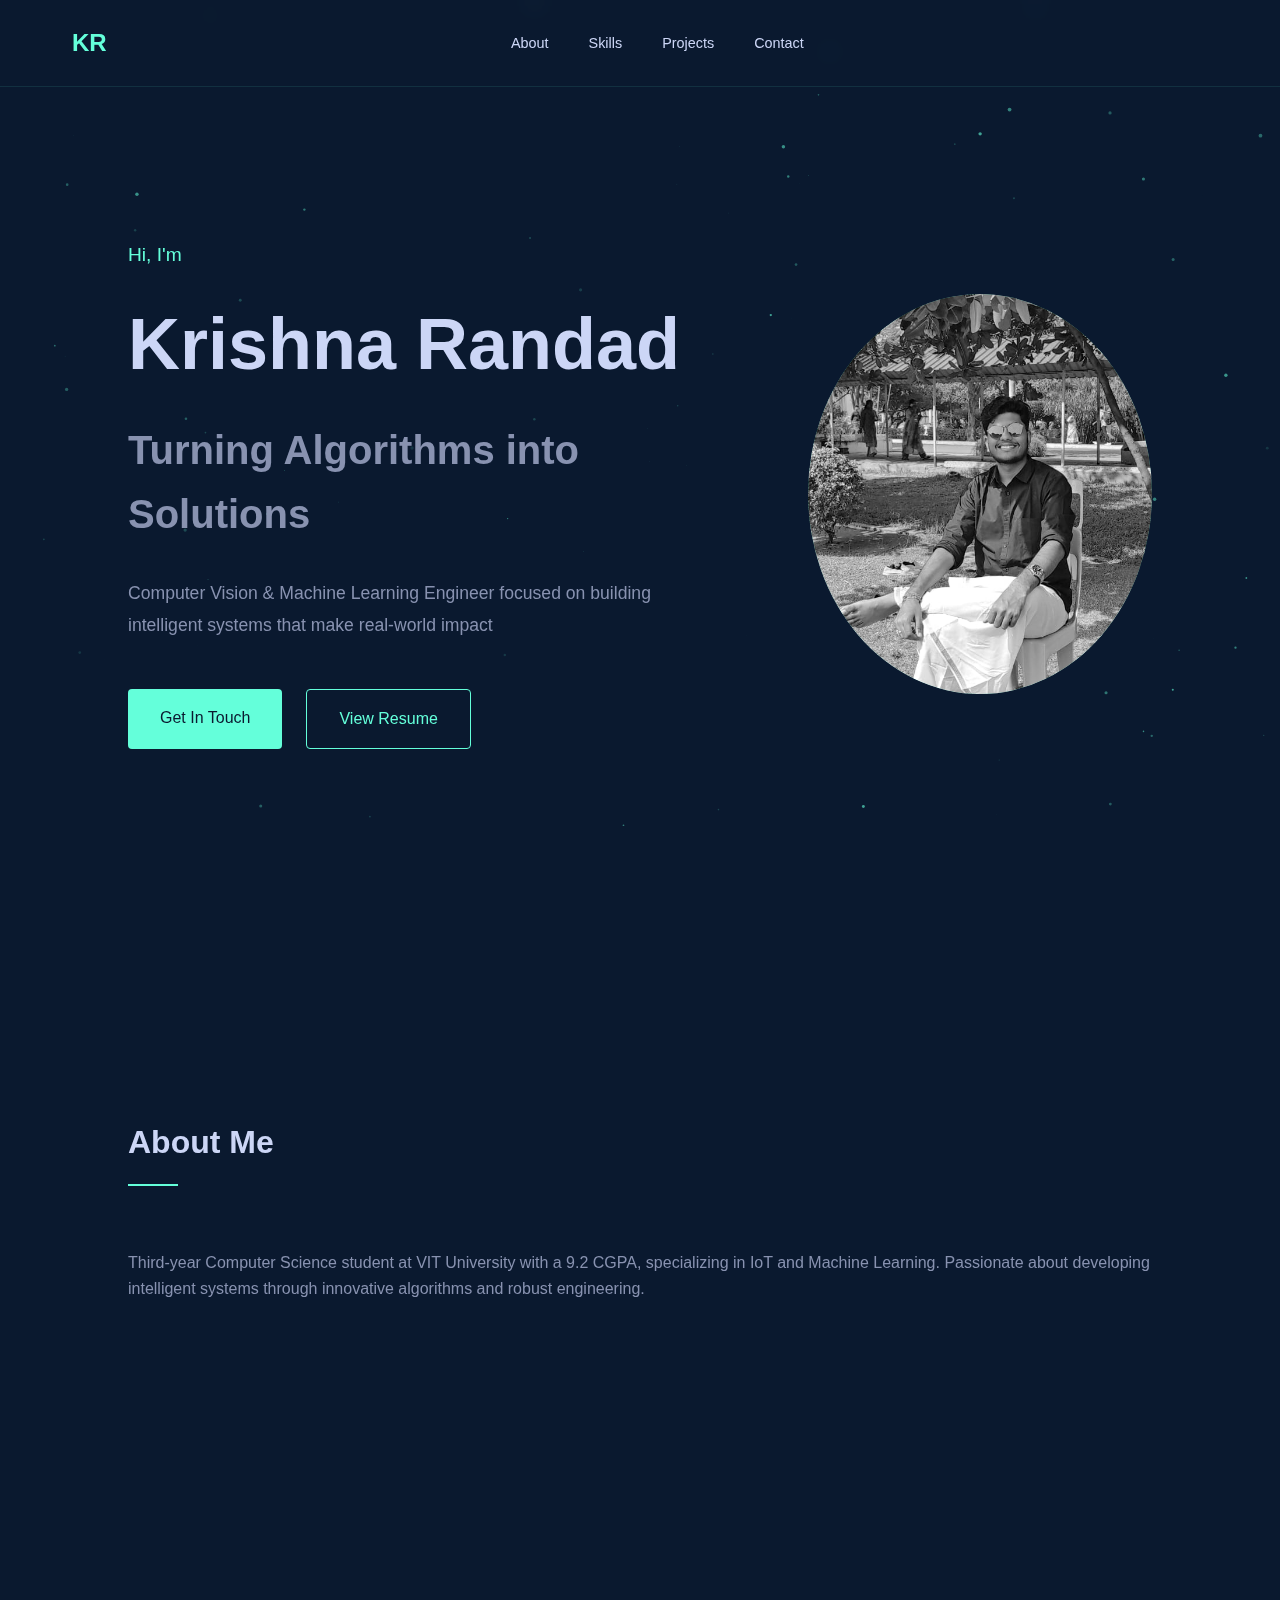
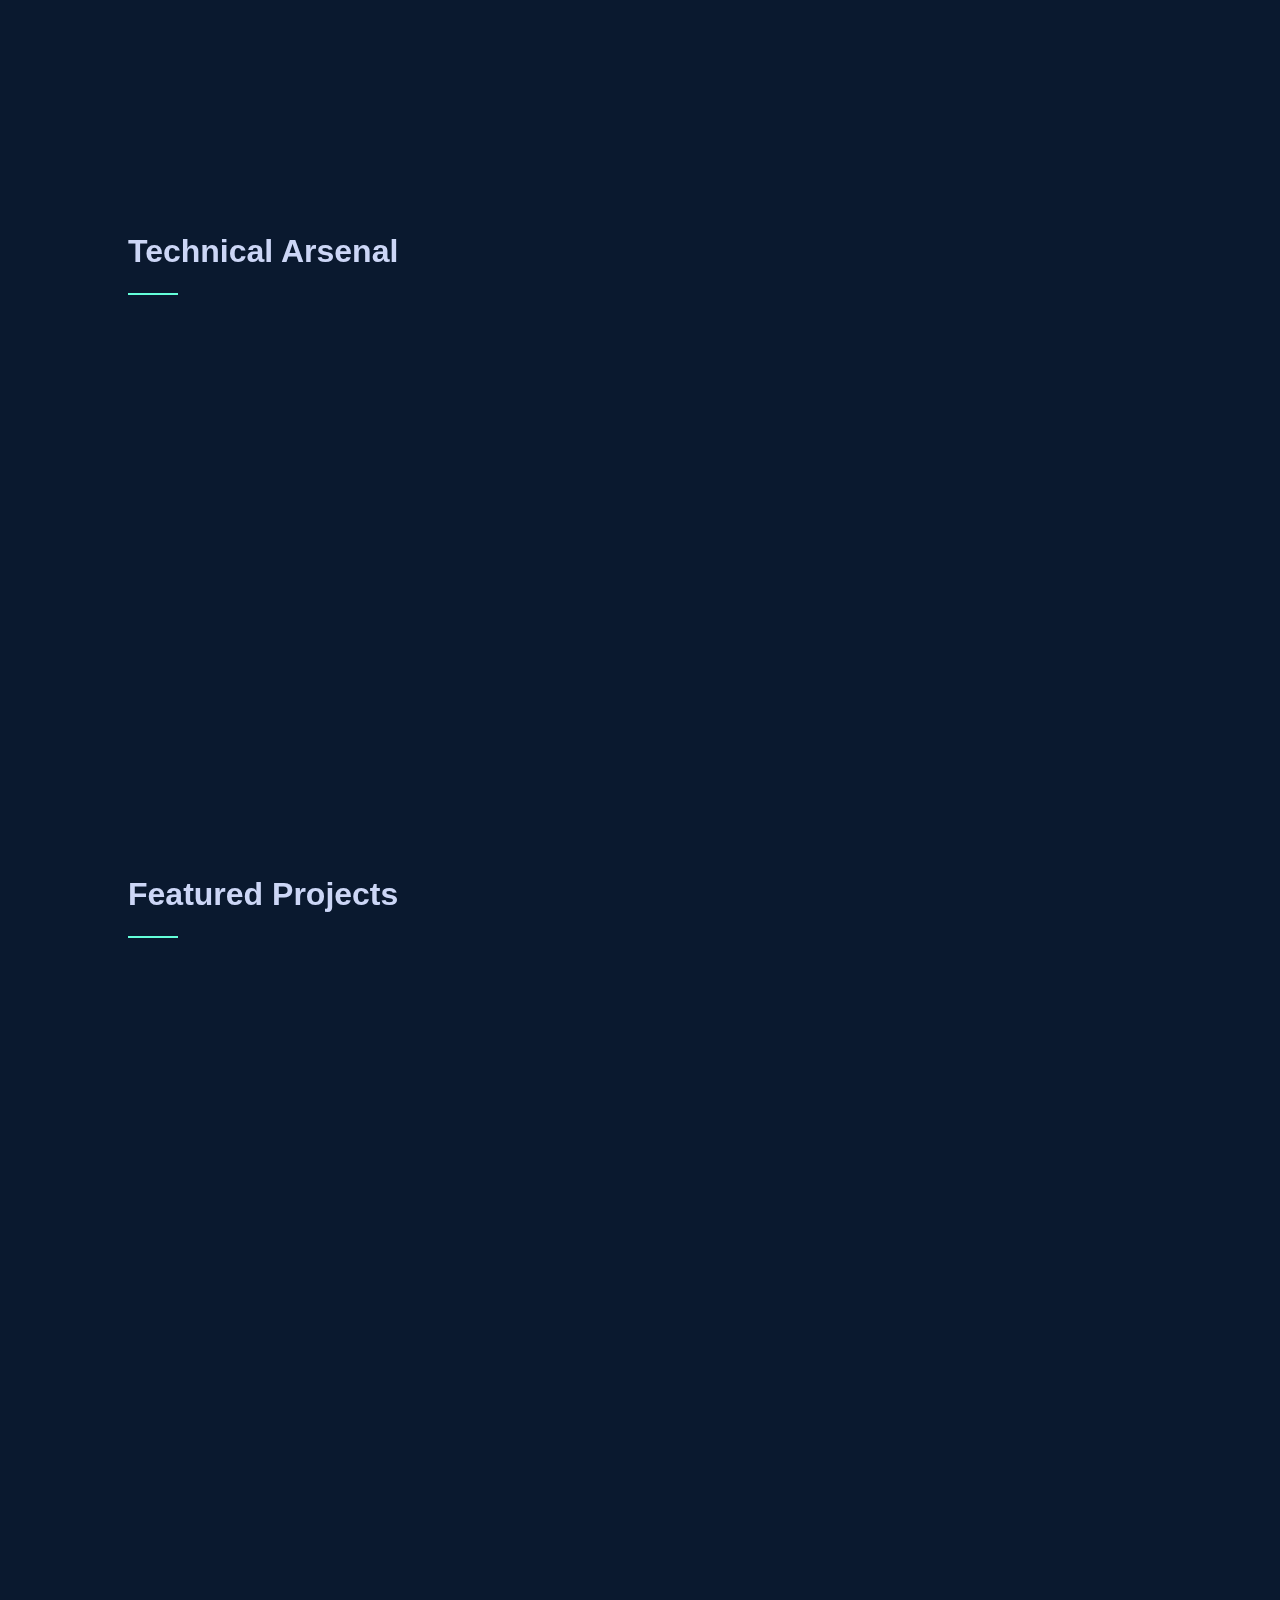
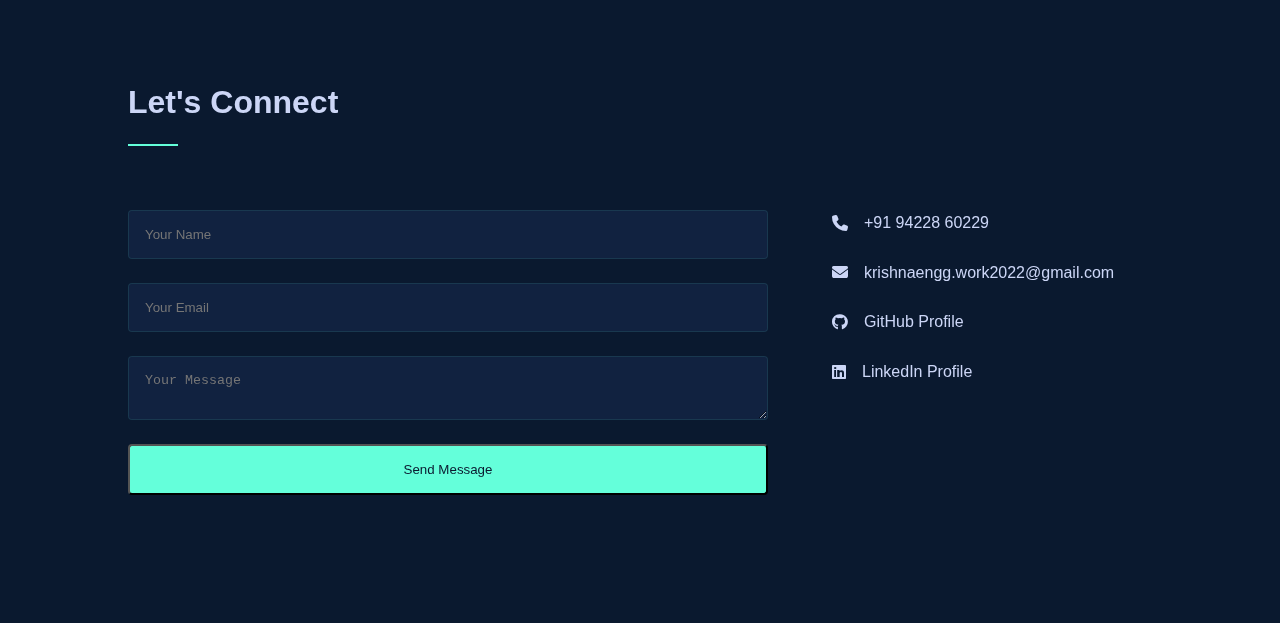
==== commit c736aceb: "Final FormSubmit Fix with Thank You Page" ====
--- a/index.html
+++ b/index.html
@@ -50,12 +50,20 @@
         </p>
         <div class="cta-container">
           <a href="#contact" class="cta-btn">Get In Touch</a>
-          <a href="https://drive.google.com/file/d/1LBnBJQeKzbkQ71-DNiFco70EiH42YAL2/view?usp=sharing " class="cta-btn secondary">View Resume</a>
+          <a
+            href="https://drive.google.com/file/d/1LBnBJQeKzbkQ71-DNiFco70EiH42YAL2/view?usp=sharing "
+            class="cta-btn secondary"
+            >View Resume</a
+          >
         </div>
       </div>
       <div class="profile-container">
         <div class="profile-image-wrapper">
-          <img src="WhatsApp Image 2025-01-28 at 12.34.02_74062129.jpg" alt="Krishna Randad" class="profile-image" />
+          <img
+            src="WhatsApp Image 2025-01-28 at 12.34.02_74062129.jpg"
+            alt="Krishna Randad"
+            class="profile-image"
+          />
           <div class="image-overlay"></div>
           <div class="image-border"></div>
         </div>
@@ -76,7 +84,7 @@
             developing intelligent systems through innovative algorithms and
             robust engineering.
           </p>
-          <br>
+          <br />
           <div class="education-timeline">
             <div class="timeline-item" data-aos="fade-right">
               <h3>Vellore Institute of Technology</h3>
@@ -164,7 +172,11 @@
             Developed comprehensive farmer welfare platform with real-time
             weather updates and crop management system.
           </p>
-          <a href="https://sarthakray.me/FarmTrack_Prudentia-24/" class="project-link">View Details →</a>
+          <a
+            href="https://sarthakray.me/FarmTrack_Prudentia-24/"
+            class="project-link"
+            >View Details →</a
+          >
         </div>
 
         <div class="project-card" data-aos="fade-up">
@@ -182,7 +194,11 @@
             Machine learning model for early diabetes detection with risk factor
             analysis.
           </p>
-          <a href="https://github.com/KrishnaRandad2023/Machine_learning_projects-python/tree/main/Diabetes_prediction" class="project-link">View Details →</a>
+          <a
+            href="https://github.com/KrishnaRandad2023/Machine_learning_projects-python/tree/main/Diabetes_prediction"
+            class="project-link"
+            >View Details →</a
+          >
         </div>
 
         <div class="project-card" data-aos="fade-up">
@@ -199,7 +215,11 @@
           <p class="project-description">
             Real-time facial recognition system with eye detection capabilities.
           </p>
-          <a href="https://github.com/KrishnaRandad2023/Learning_opencv/tree/main/learn_opencv/lesson7%20-face%20and%20eye%20detection" class="project-link">View Details →</a>
+          <a
+            href="https://github.com/KrishnaRandad2023/Learning_opencv/tree/main/learn_opencv/lesson7%20-face%20and%20eye%20detection"
+            class="project-link"
+            >View Details →</a
+          >
         </div>
       </div>
     </section>
@@ -211,29 +231,72 @@
         <div class="section-divider"></div>
       </div>
       <div class="contact-content">
-        <form action="https://formsubmit.co/el/kodida" method="POST" class="contact-form">
-          <input type="text" name="name" class="form-input" placeholder="Your Name" required>
-          <input type="email" name="email" class="form-input" placeholder="Your Email" required>
-          <textarea name="message" class="form-input" placeholder="Your Message" required></textarea>
-      
+        <form
+          action="https://formsubmit.co/el/kodida"
+          method="POST"
+          class="contact-form"
+        >
+          <input
+            type="text"
+            name="name"
+            class="form-input"
+            placeholder="Your Name"
+            required
+          />
+          <input
+            type="email"
+            name="email"
+            class="form-input"
+            placeholder="Your Email"
+            required
+          />
+          <textarea
+            name="message"
+            class="form-input"
+            placeholder="Your Message"
+            required
+          ></textarea>
+
           <!-- Prevent spam -->
-          <input type="hidden" name="_captcha" value="false">
-      
-          <!-- Redirect to thank-you page -->
-          <input type="hidden" name="_next" value="https://krishnarandad.vercel.app/thank-you.html">
-      
+          <input type="hidden" name="_captcha" value="false" />
+
+          <!-- Redirect to a thank-you page -->
+          <input
+            type="hidden"
+            name="_next"
+            value="https://krishnarandad.vercel.app/thank-you.html"
+          />
+
+          <!-- Email Subject -->
+          <input
+            type="hidden"
+            name="_subject"
+            value="New Contact Form Submission"
+          />
+
+          <!-- Enable Reply-to Field -->
+          <input type="hidden" name="_replyto" value="email" />
+
+          <!-- Send a Copy to Yourself -->
+          <input
+            type="hidden"
+            name="_cc"
+            value="krishnaengg.work2022@gmail.com"
+          />
+
+          <!-- Auto-response to user -->
+          <input
+            type="hidden"
+            name="_autoresponse"
+            value="Thank you for reaching out! I'll get back to you soon."
+          />
+
+          <!-- Use table format for better readability -->
+          <input type="hidden" name="_template" value="table" />
+
           <button type="submit" class="cta-btn">Send Message</button>
-      </form>
-      
-      
-
-      
-      
-    
-    
-    
-    
-    
+        </form>
+
         <div class="social-links">
           <a href="tel:+919422860229" class="social-link">
             <i class="fas fa-phone"></i>
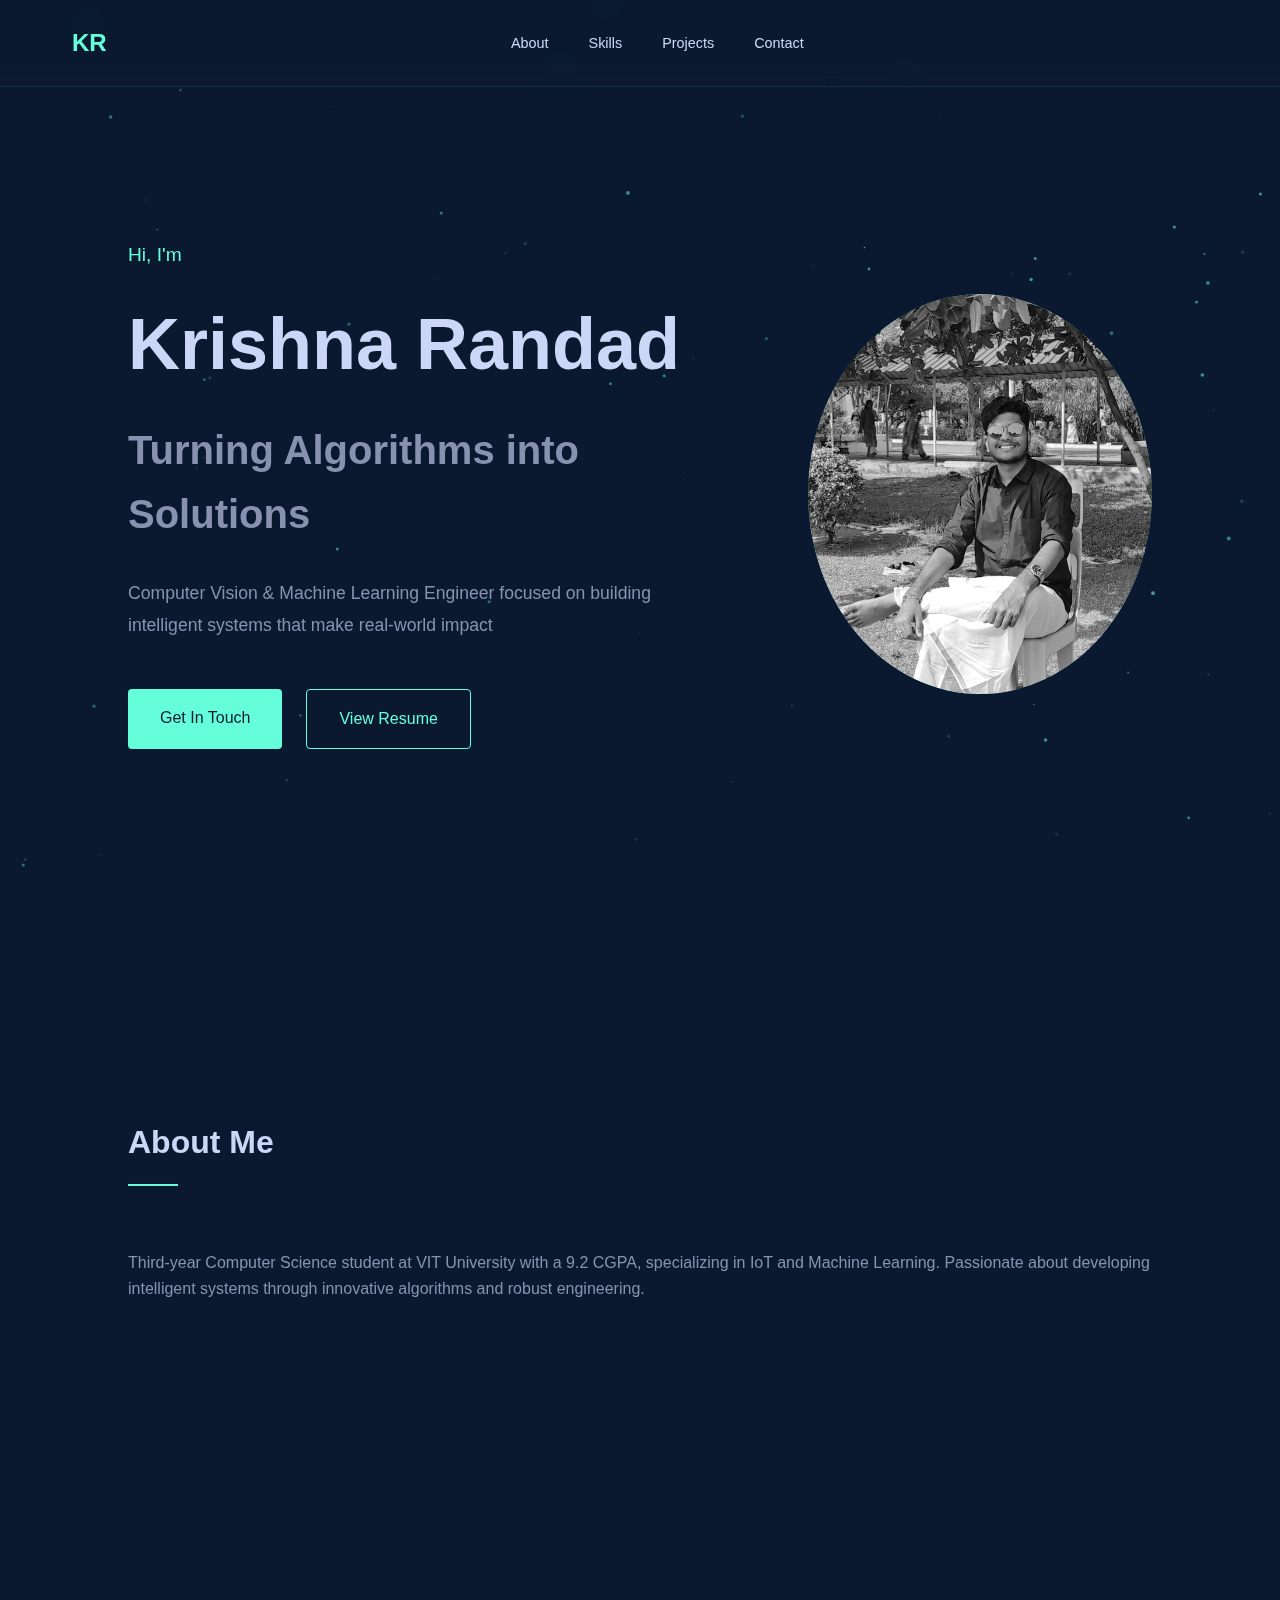
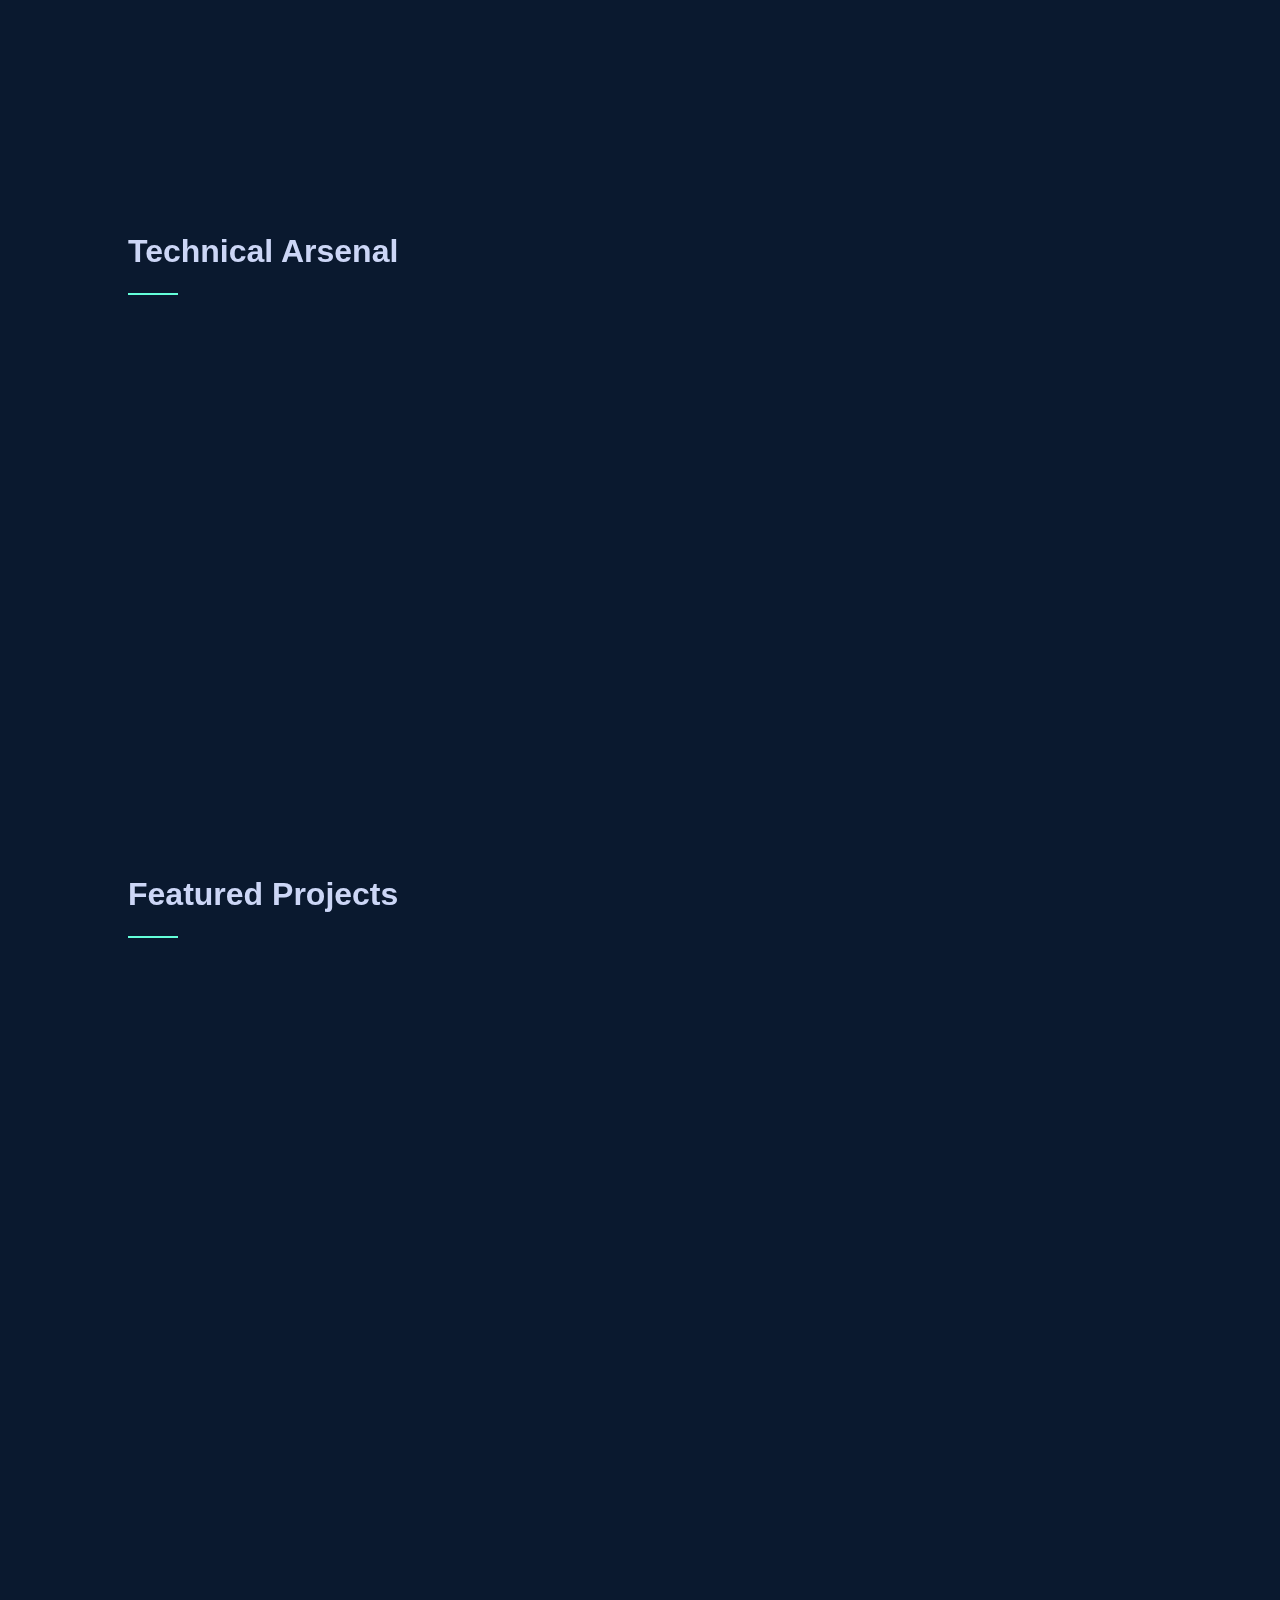
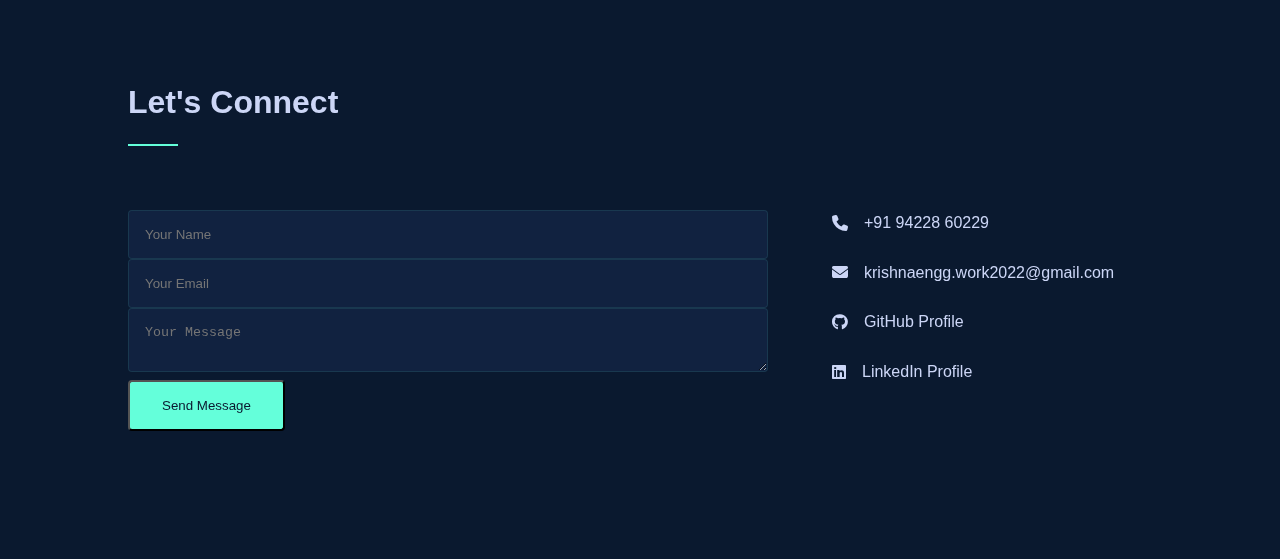
==== commit eae7bf76: "Added working backend-less contact form" ====
--- a/index.html
+++ b/index.html
@@ -231,71 +231,17 @@
         <div class="section-divider"></div>
       </div>
       <div class="contact-content">
-        <form
-          action="https://formsubmit.co/el/kodida"
-          method="POST"
-          class="contact-form"
-        >
-          <input
-            type="text"
-            name="name"
-            class="form-input"
-            placeholder="Your Name"
-            required
-          />
-          <input
-            type="email"
-            name="email"
-            class="form-input"
-            placeholder="Your Email"
-            required
-          />
-          <textarea
-            name="message"
-            class="form-input"
-            placeholder="Your Message"
-            required
-          ></textarea>
-
-          <!-- Prevent spam -->
-          <input type="hidden" name="_captcha" value="false" />
-
-          <!-- Redirect to a thank-you page -->
-          <input
-            type="hidden"
-            name="_next"
-            value="https://krishnarandad.vercel.app/thank-you.html"
-          />
-
-          <!-- Email Subject -->
-          <input
-            type="hidden"
-            name="_subject"
-            value="New Contact Form Submission"
-          />
-
-          <!-- Enable Reply-to Field -->
-          <input type="hidden" name="_replyto" value="email" />
-
-          <!-- Send a Copy to Yourself -->
-          <input
-            type="hidden"
-            name="_cc"
-            value="krishnaengg.work2022@gmail.com"
-          />
-
-          <!-- Auto-response to user -->
-          <input
-            type="hidden"
-            name="_autoresponse"
-            value="Thank you for reaching out! I'll get back to you soon."
-          />
-
-          <!-- Use table format for better readability -->
-          <input type="hidden" name="_template" value="table" />
-
+        <form id="contact-form" action="https://formspree.io/f/xqaebnov" method="POST">
+          <input type="text" name="name" class="form-input" placeholder="Your Name" required>
+          <input type="email" name="email" class="form-input" placeholder="Your Email" required>
+          <textarea name="message" class="form-input" placeholder="Your Message" required></textarea>
+      
+          <!-- Success Message -->
+          <p id="success-message" style="display: none; color: green;">Message sent successfully! ✅</p>
+      
           <button type="submit" class="cta-btn">Send Message</button>
-        </form>
+      </form>
+      
 
         <div class="social-links">
           <a href="tel:+919422860229" class="social-link">
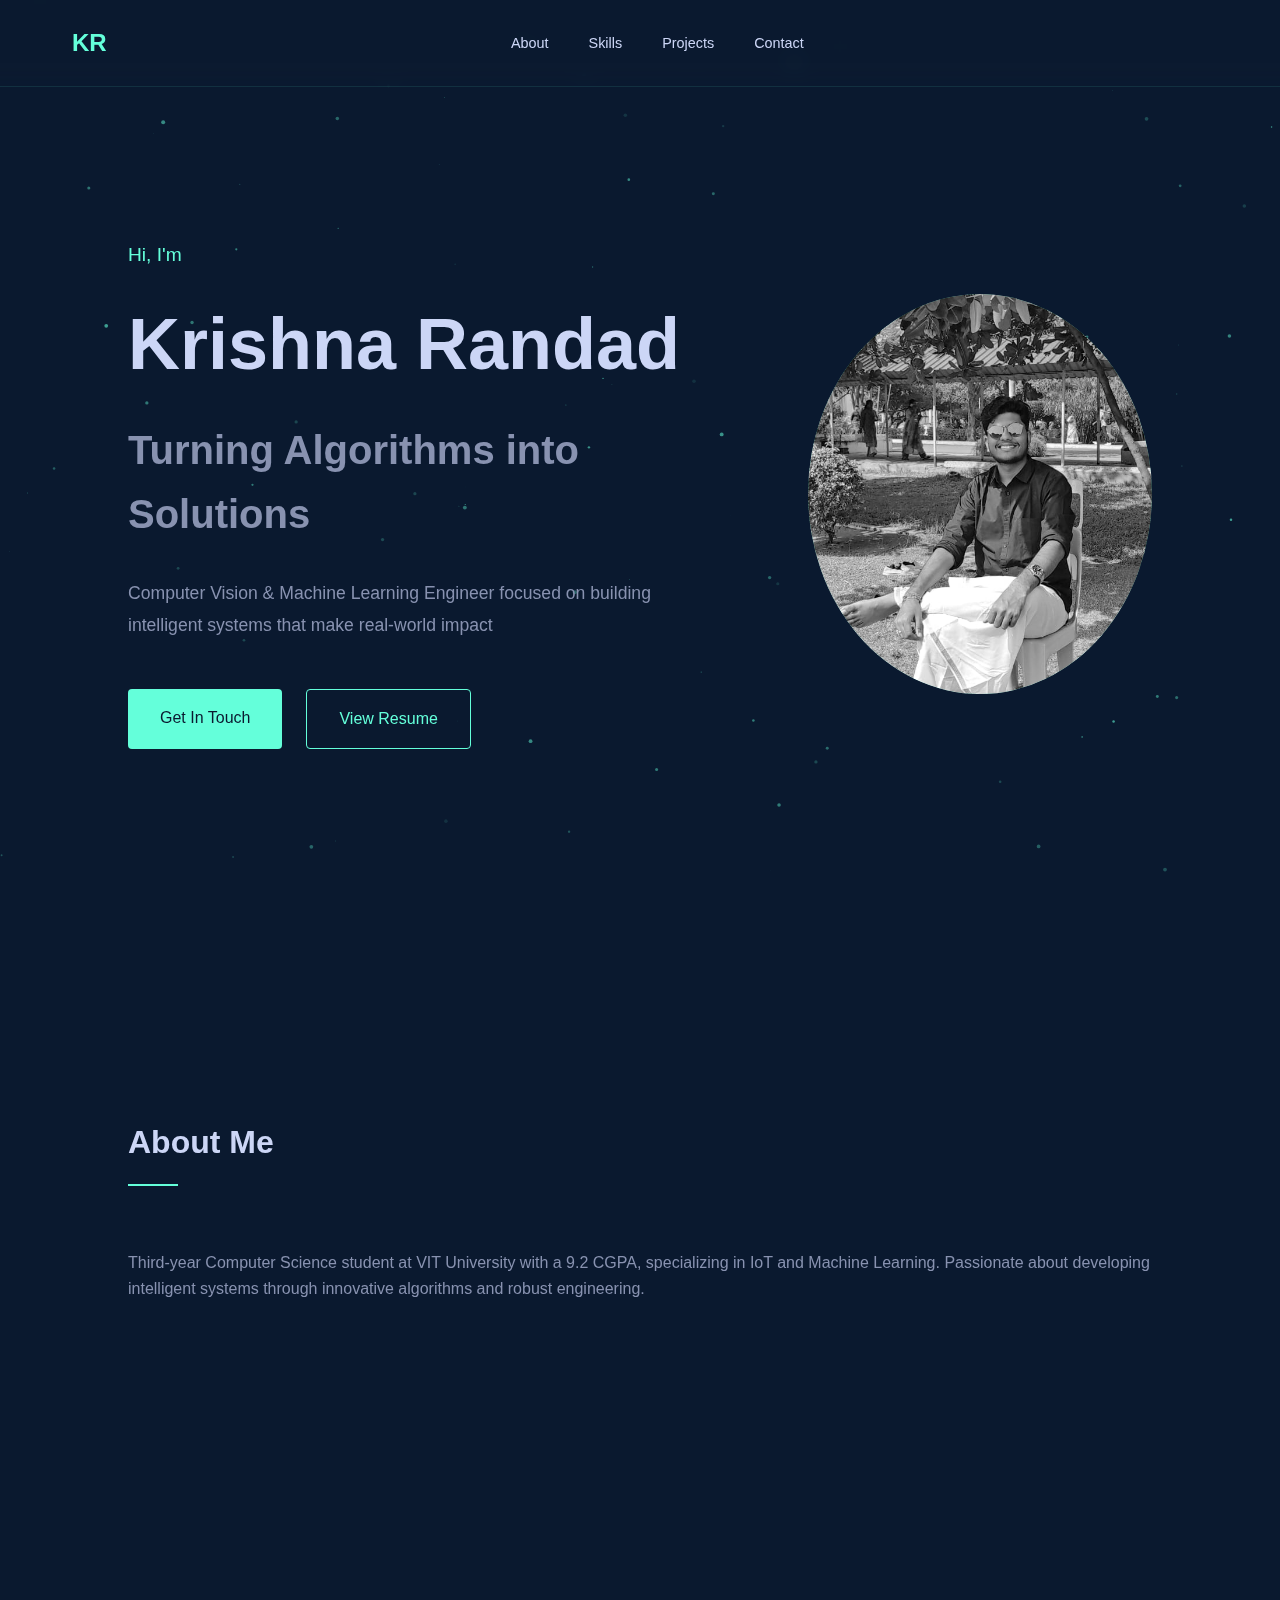
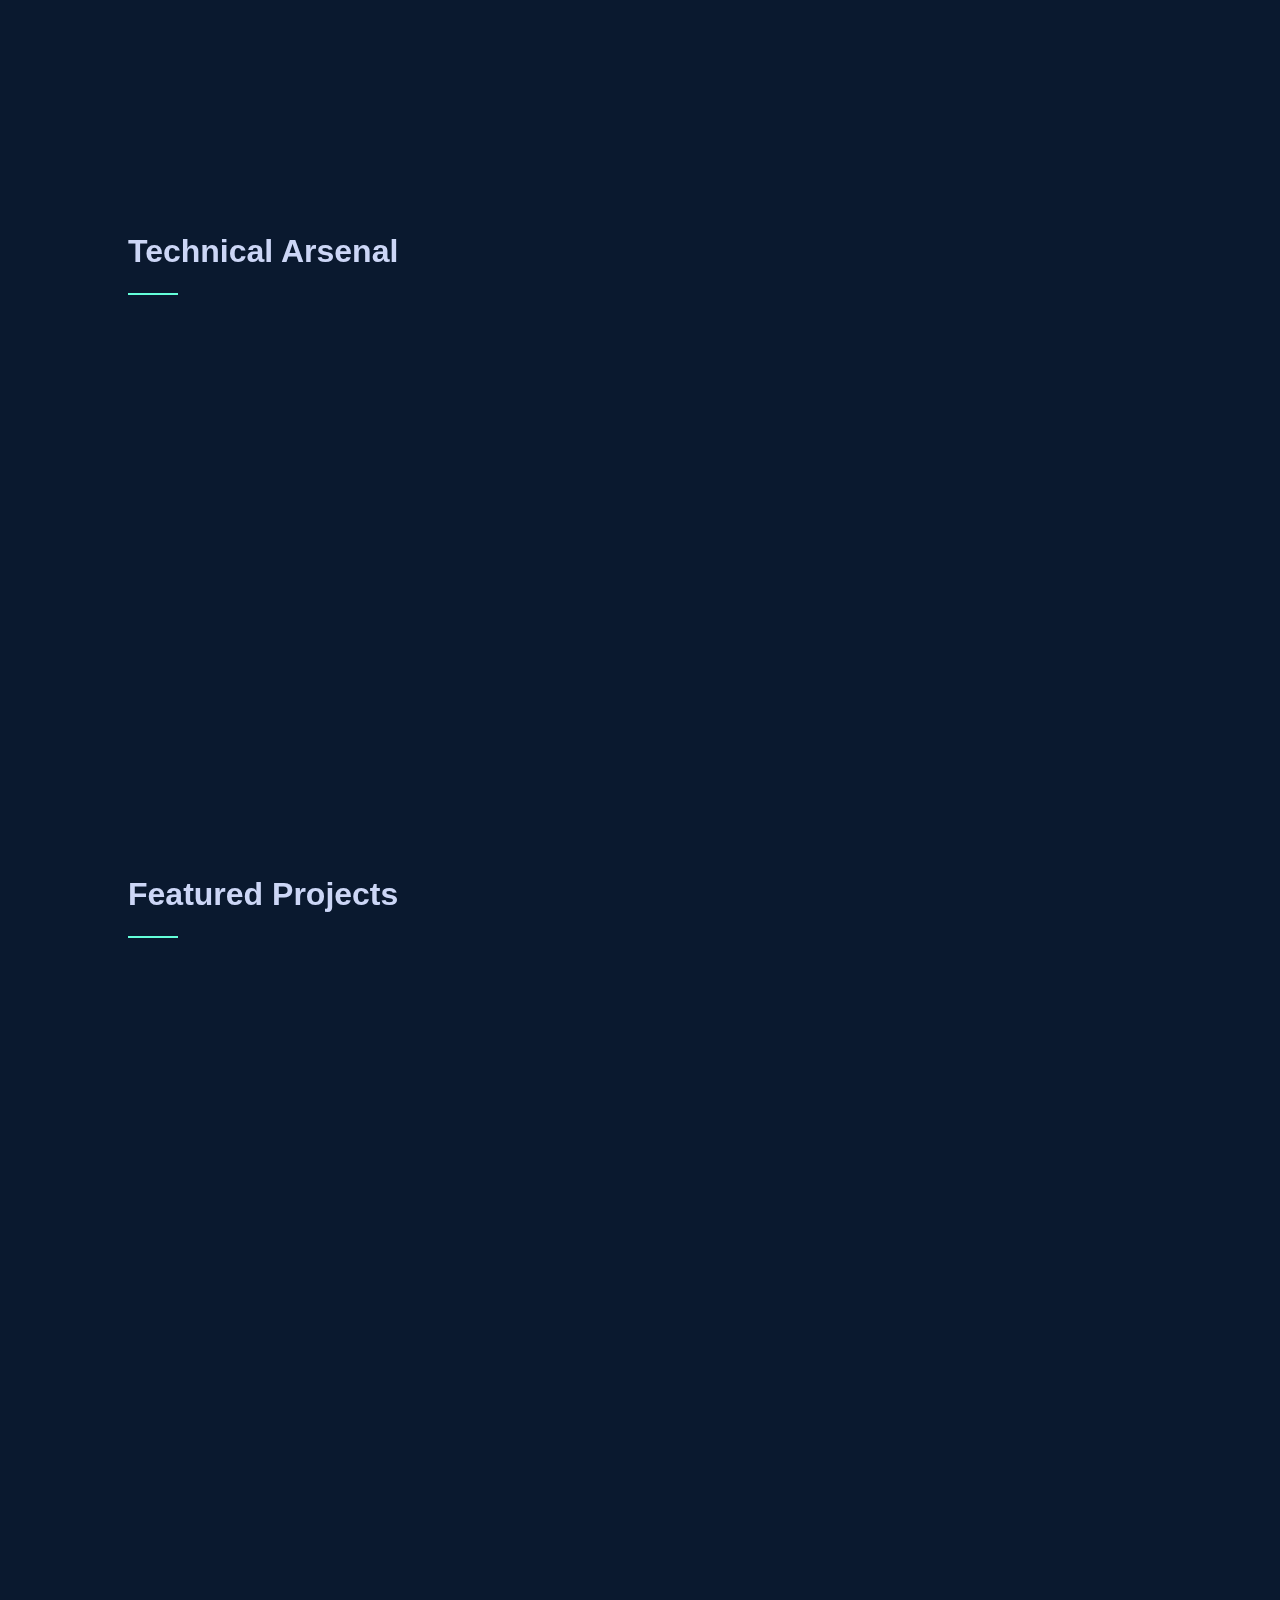
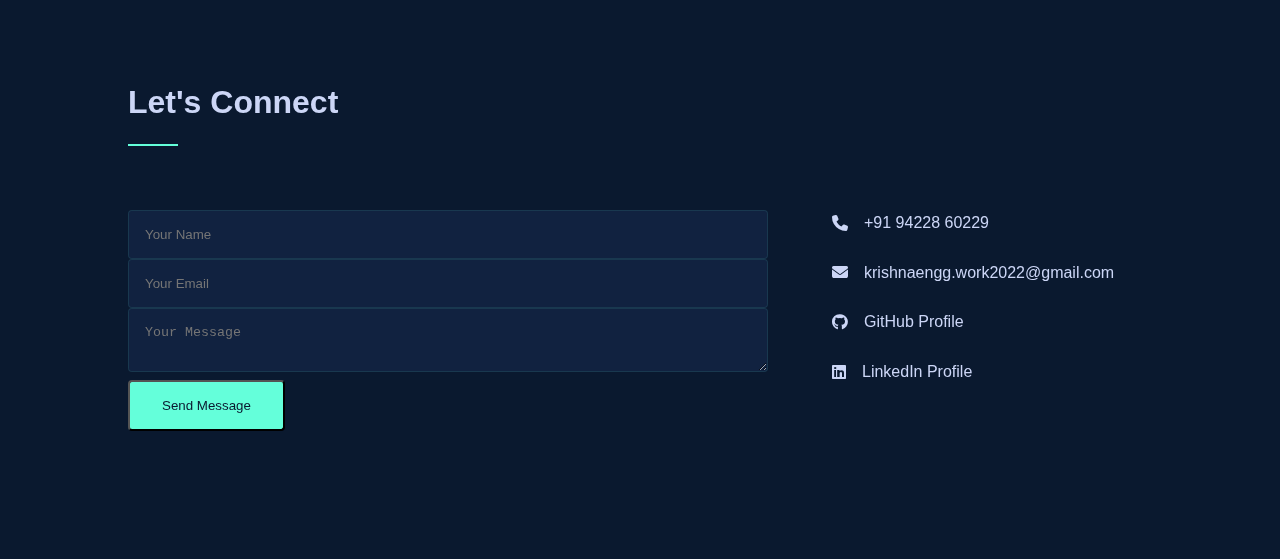
==== commit 746a2b16: "Added working backend-less contact form" ====
--- a/index.html
+++ b/index.html
@@ -3,7 +3,7 @@
   <head>
     <meta charset="UTF-8" />
     <meta name="viewport" content="width=device-width, initial-scale=1.0" />
-    <title>Krishna Randad | AI/ML Engineer</title>
+    <title>Krishna Randad</title>
     <link
       rel="stylesheet"
       href="https://cdnjs.cloudflare.com/ajax/libs/font-awesome/6.4.0/css/all.min.css"
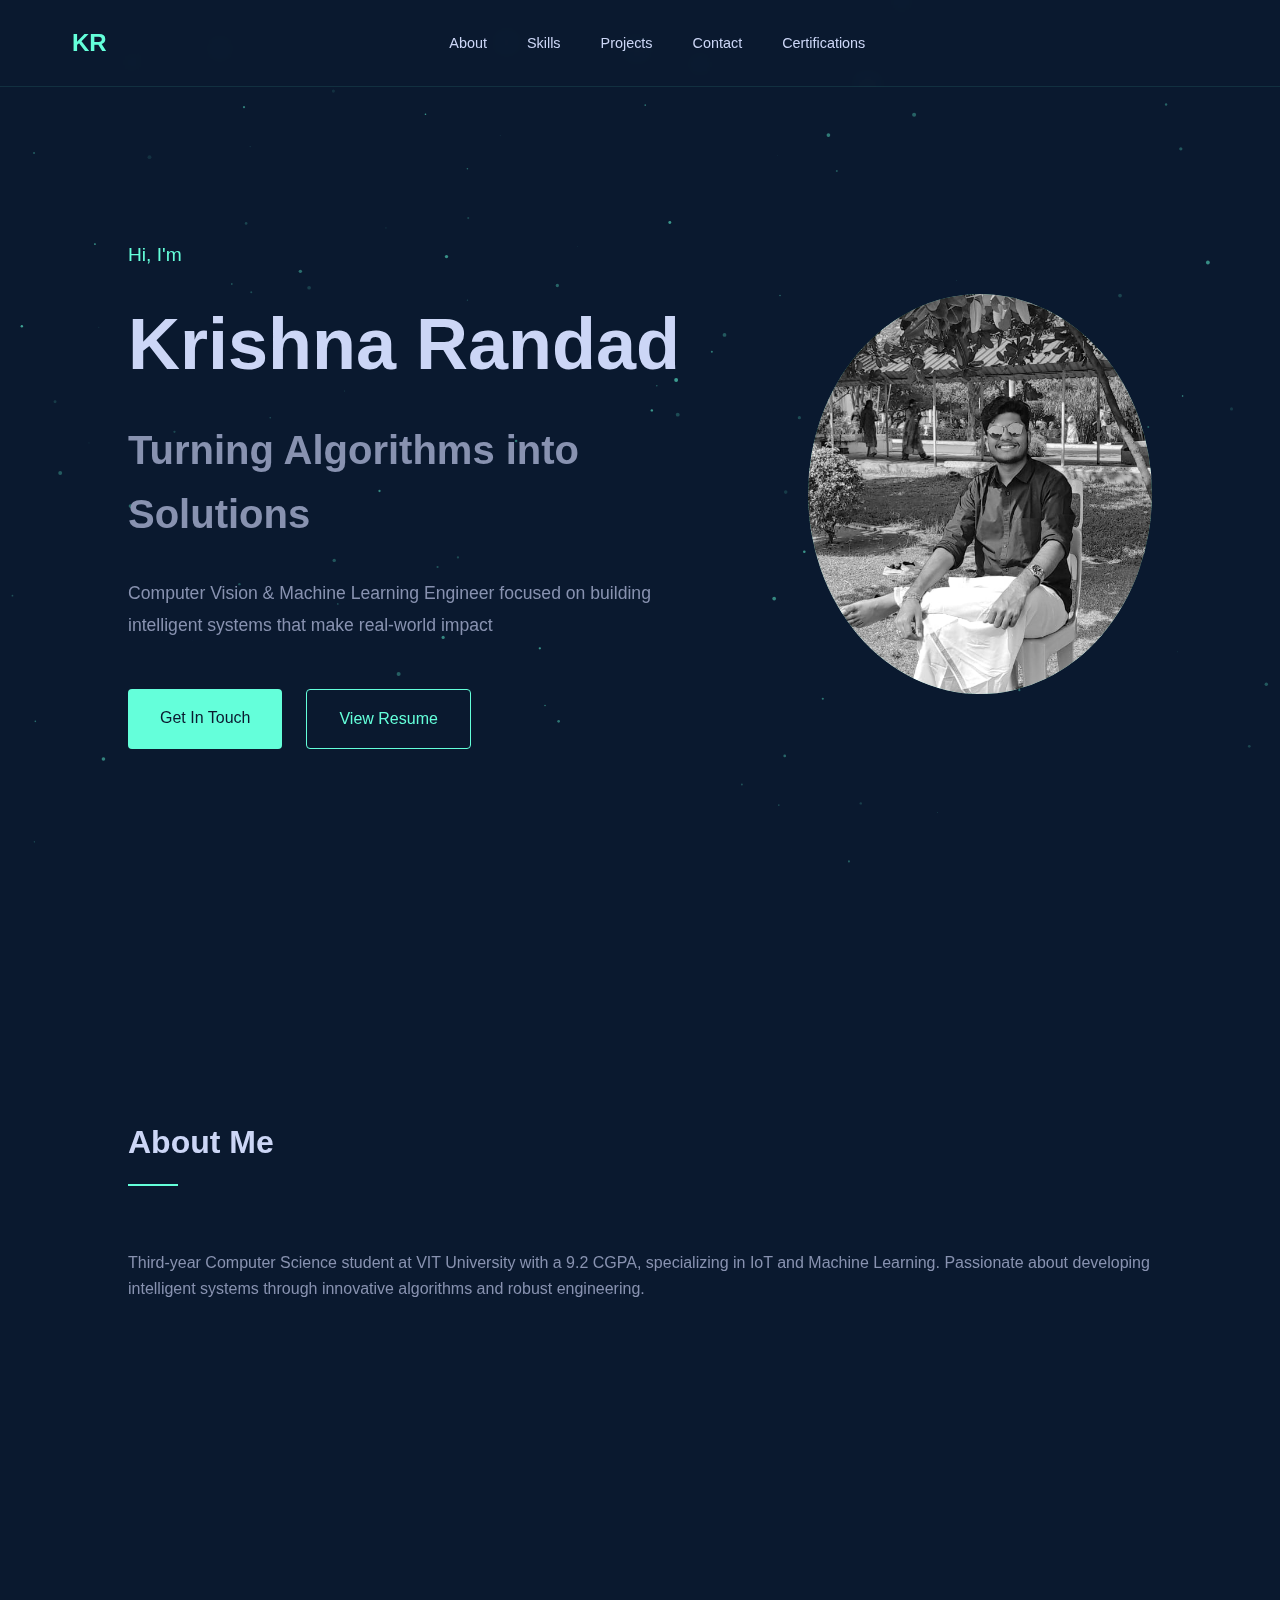
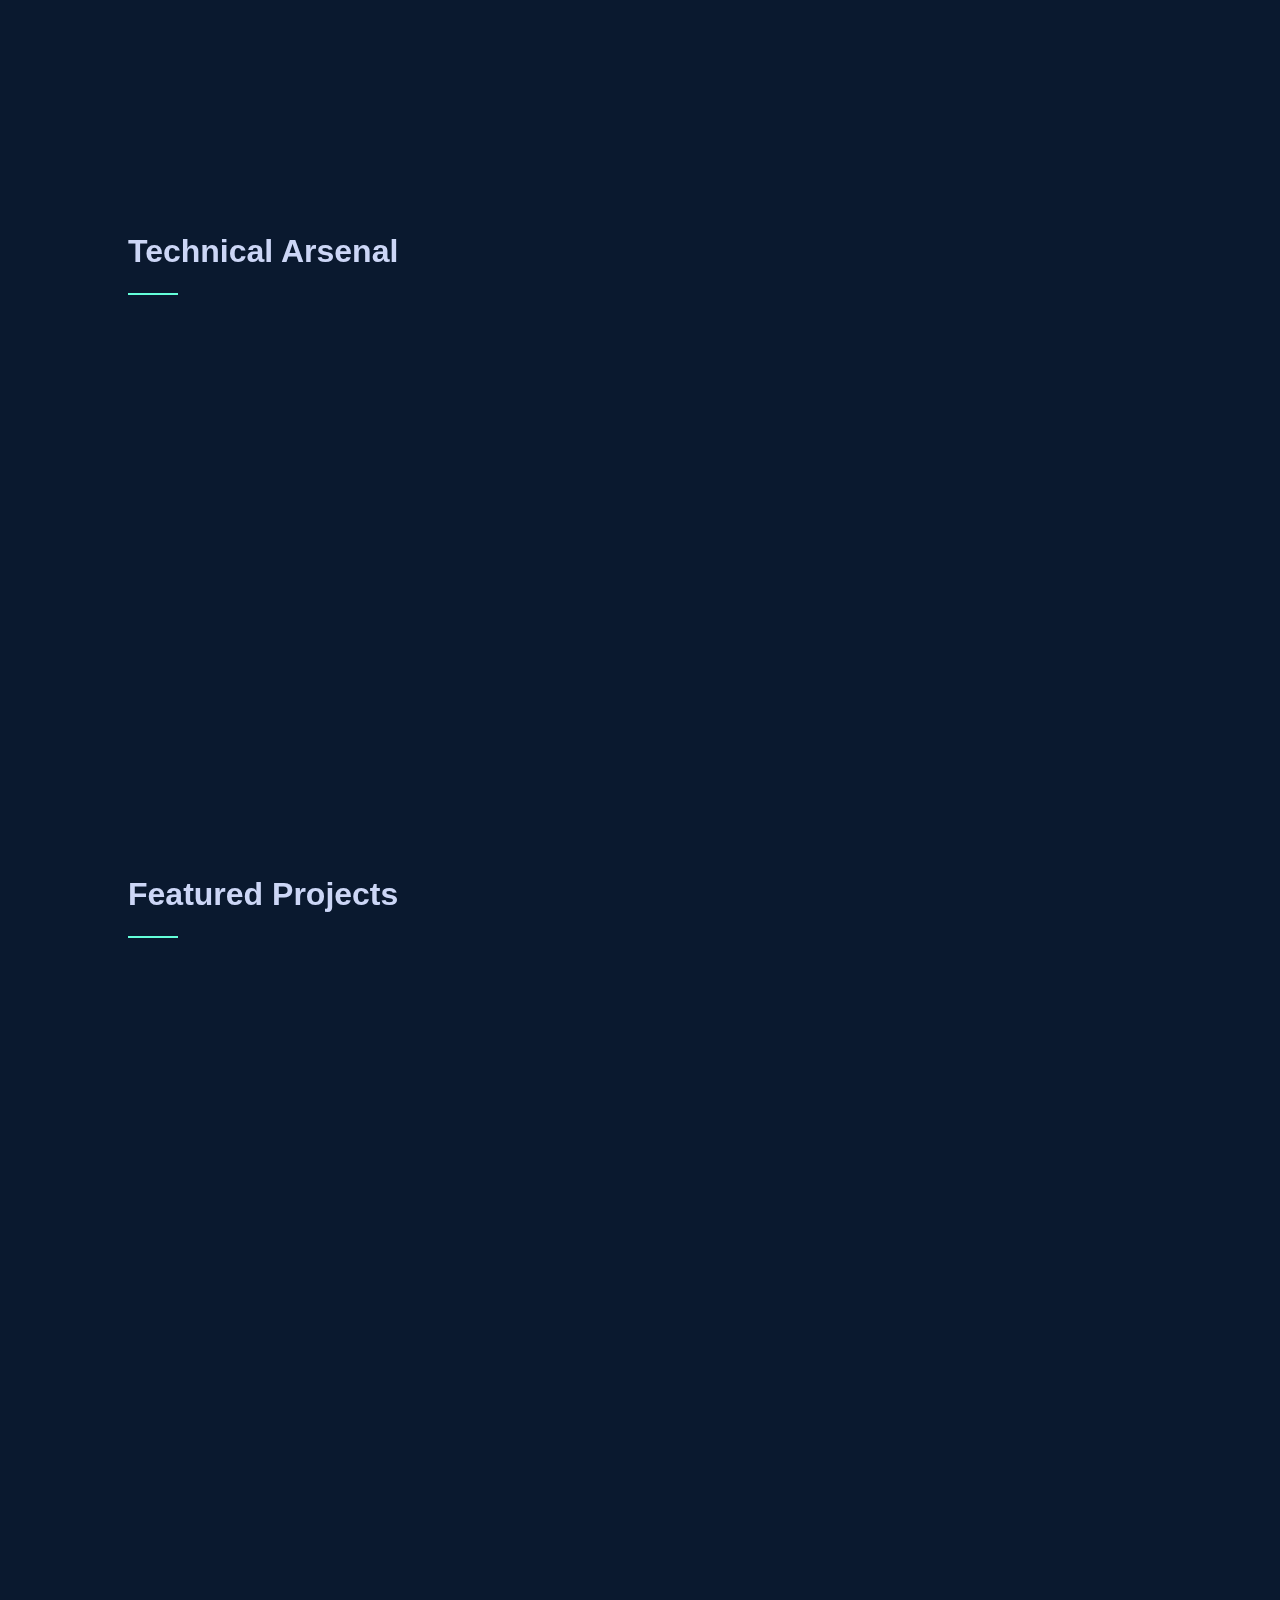
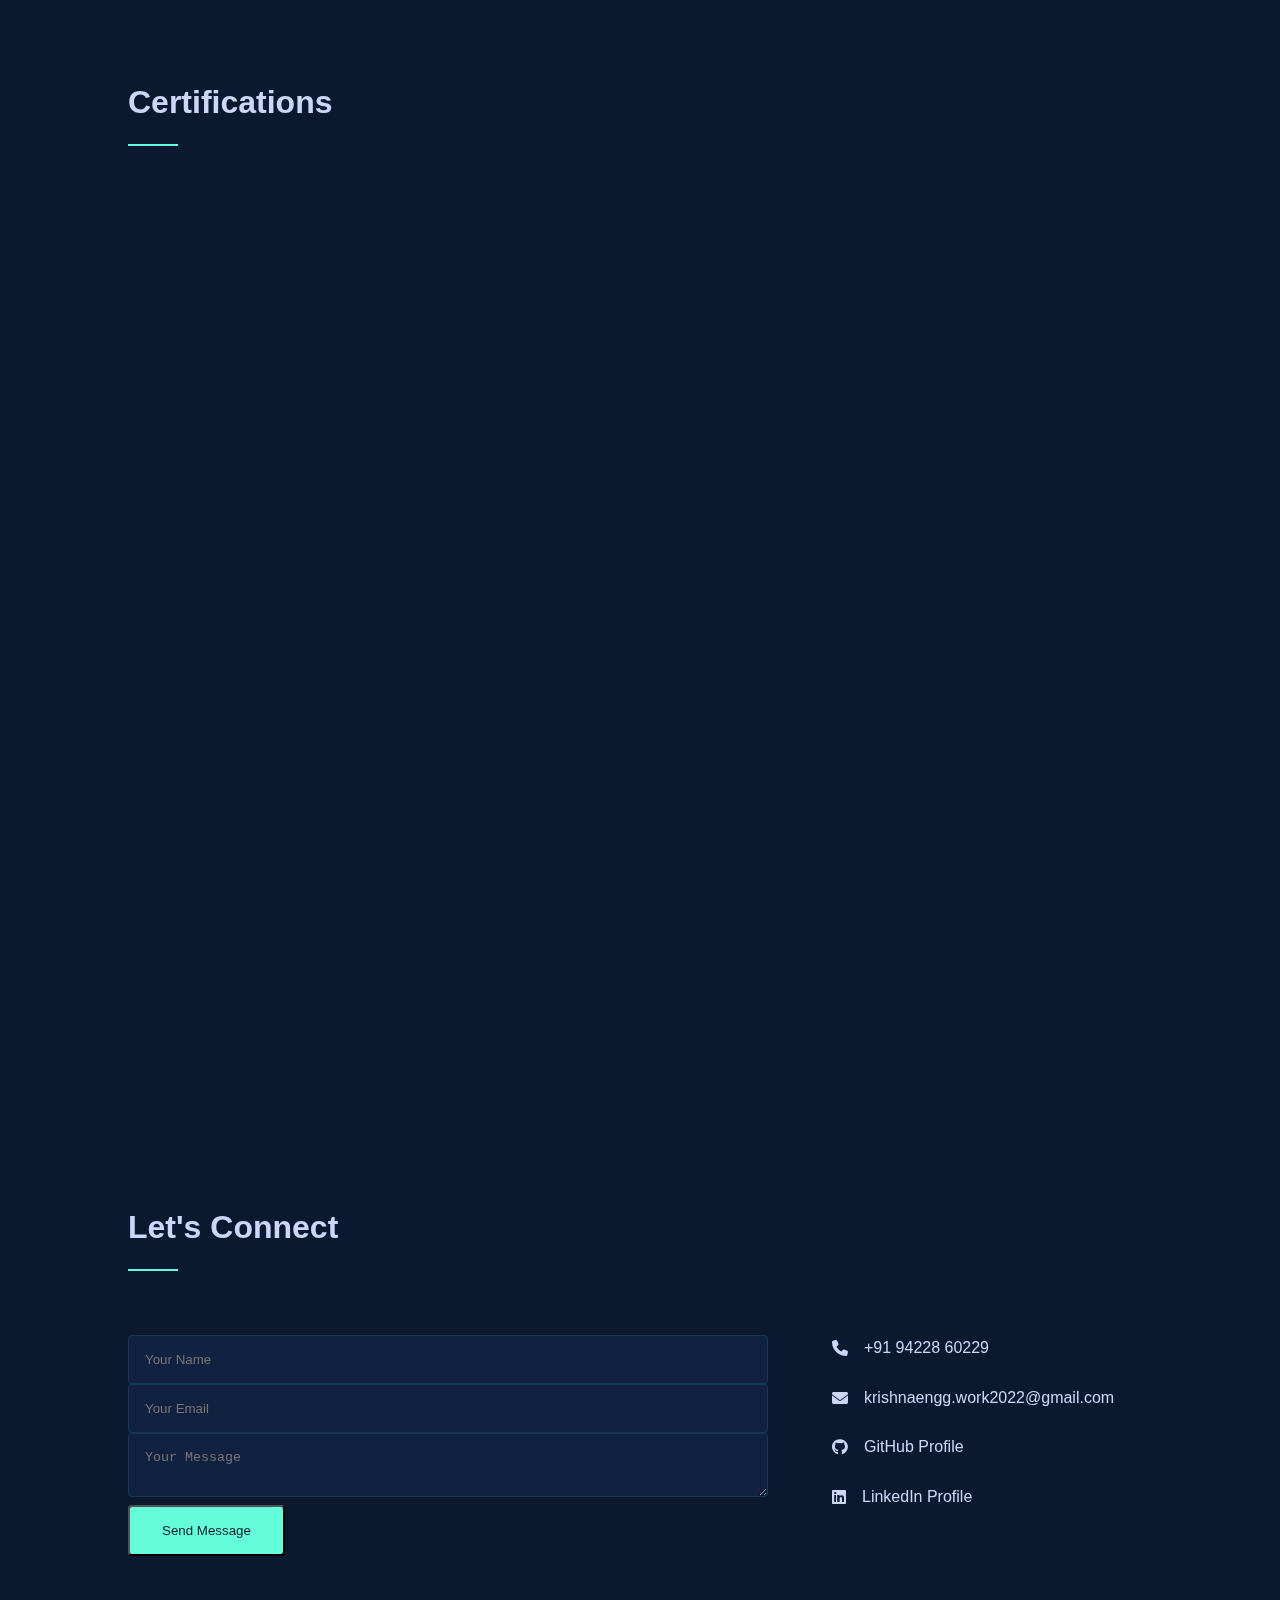
==== commit e0adc025: "Added working cerifications" ====
--- a/index.html
+++ b/index.html
@@ -29,6 +29,7 @@
           <li><a href="#skills">Skills</a></li>
           <li><a href="#projects">Projects</a></li>
           <li><a href="#contact">Contact</a></li>
+          <li><a href="#Certifications">Certifications</a></li>
         </ul>
         <div class="hamburger">
           <div class="line"></div>
@@ -223,6 +224,67 @@
         </div>
       </div>
     </section>
+  </section>
+  <div class="section" id="Certifications">
+    <h2 class="section-title">Certifications</h2>   
+    <div class="section-divider"></div>
+  </div>
+    <div class="carousel-container">
+      <iframe
+        id="certificateFrame"
+        class="certificate-frame"
+        src="_Accenture North America_ZQ3Z5LBF25FYiWCXL_1727953384017_completion_certificate.pdf"
+      ></iframe>
+    </div>
+  </section>
+
+  <style>
+    .certifications-section {
+      text-align: center;
+      padding: 40px;
+      background-color: var(--background-color);
+      color: var(--text-color);
+    }
+    .carousel-container {
+      display: flex;
+      justify-content: center;
+      align-items: center;
+      width: 100%;
+      height: 200%;
+      overflow:visible;
+      padding-top: 100px;     
+     }
+    .certificate-frame {
+      width: 80%;
+      height: 700px;
+      border: none;
+    }
+  </style>
+
+  <script>
+    const certificates = [
+      "_Accenture North America_ZQ3Z5LBF25FYiWCXL_1727953384017_completion_certificate.pdf",
+      "100xDevs Certificate Full Stack Web Development (1).pdf",
+      "dsa exc.pdf",
+      "Goldman Sachs Forage NPdeQ43o8P9HJmJzg_MBA4MnZTNFEoJZGnk_ZQ3Z5LBF25FYiWCXL_1730986352370_completion_certificate.pdf",
+      "Internship & Job Preparation Training - Certificate of Completion.pdf",
+      "Krishna google analytics certificate .pdf",
+      "krishna python excellence certificate.pdf",
+      "Machine Learning Training - Certificate of Completion.pdf",
+      "NDSC Machine learning Certificate.pdf",
+      "Participant_Certificate_22BCT0006.pdf",
+    ];
+
+    let currentIndex = 0;
+    const frame = document.getElementById("certificateFrame");
+
+    function showNextCertificate() {
+      currentIndex = (currentIndex + 1) % certificates.length;
+      frame.src = certificates[currentIndex];
+    }
+
+    setInterval(showNextCertificate, 3000); // Change every 5 seconds
+  </script>
 
     <!-- Contact Section -->
     <section class="section" id="contact">
@@ -231,17 +293,39 @@
         <div class="section-divider"></div>
       </div>
       <div class="contact-content">
-        <form id="contact-form" action="https://formspree.io/f/xqaebnov" method="POST">
-          <input type="text" name="name" class="form-input" placeholder="Your Name" required>
-          <input type="email" name="email" class="form-input" placeholder="Your Email" required>
-          <textarea name="message" class="form-input" placeholder="Your Message" required></textarea>
-      
+        <form
+          id="contact-form"
+          action="https://formspree.io/f/xqaebnov"
+          method="POST"
+        >
+          <input
+            type="text"
+            name="name"
+            class="form-input"
+            placeholder="Your Name"
+            required
+          />
+          <input
+            type="email"
+            name="email"
+            class="form-input"
+            placeholder="Your Email"
+            required
+          />
+          <textarea
+            name="message"
+            class="form-input"
+            placeholder="Your Message"
+            required
+          ></textarea>
+
           <!-- Success Message -->
-          <p id="success-message" style="display: none; color: green;">Message sent successfully! ✅</p>
-      
+          <p id="success-message" style="display: none; color: green">
+            Message sent successfully! ✅
+          </p>
+
           <button type="submit" class="cta-btn">Send Message</button>
-      </form>
-      
+        </form>
 
         <div class="social-links">
           <a href="tel:+919422860229" class="social-link">
--- a/style.css
+++ b/style.css
@@ -393,4 +393,7 @@
   .cta-container {
       flex-direction: column;
   }
-}+}
+
+
+/* Certificates Section */
